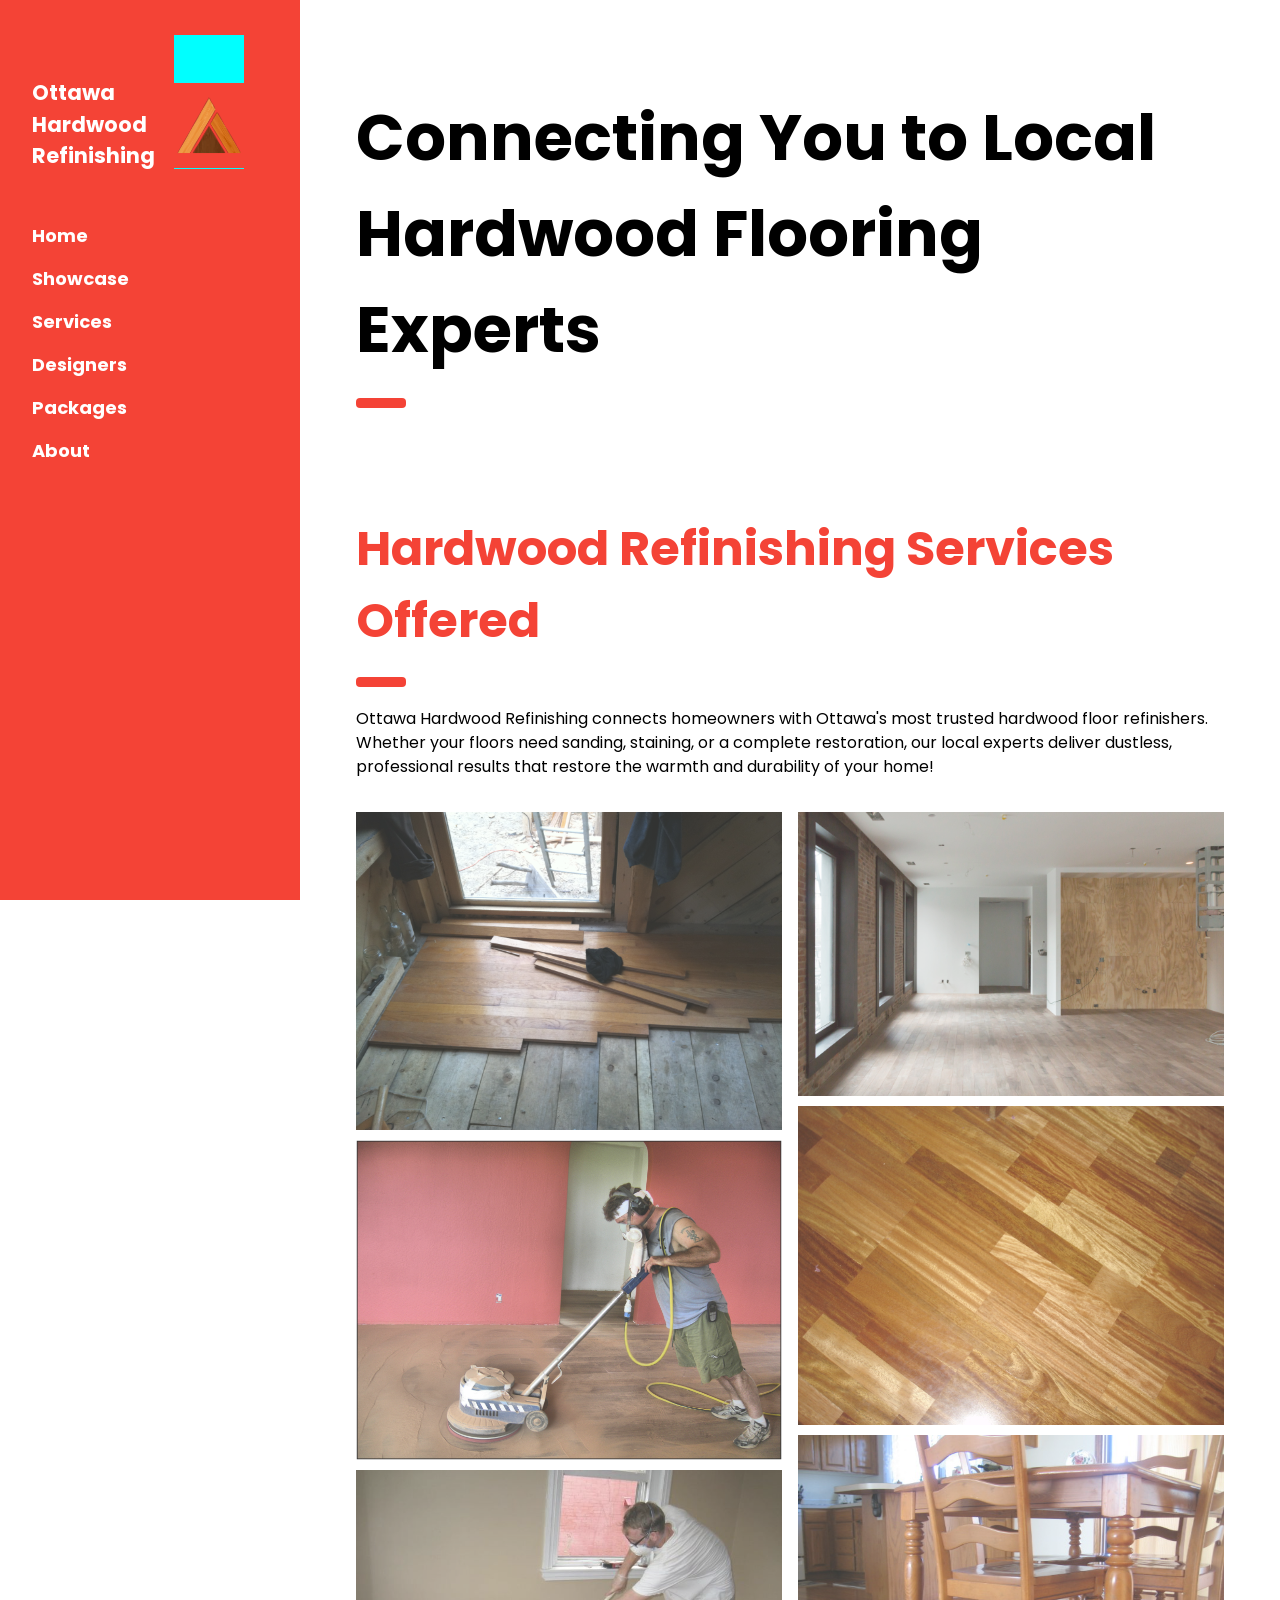
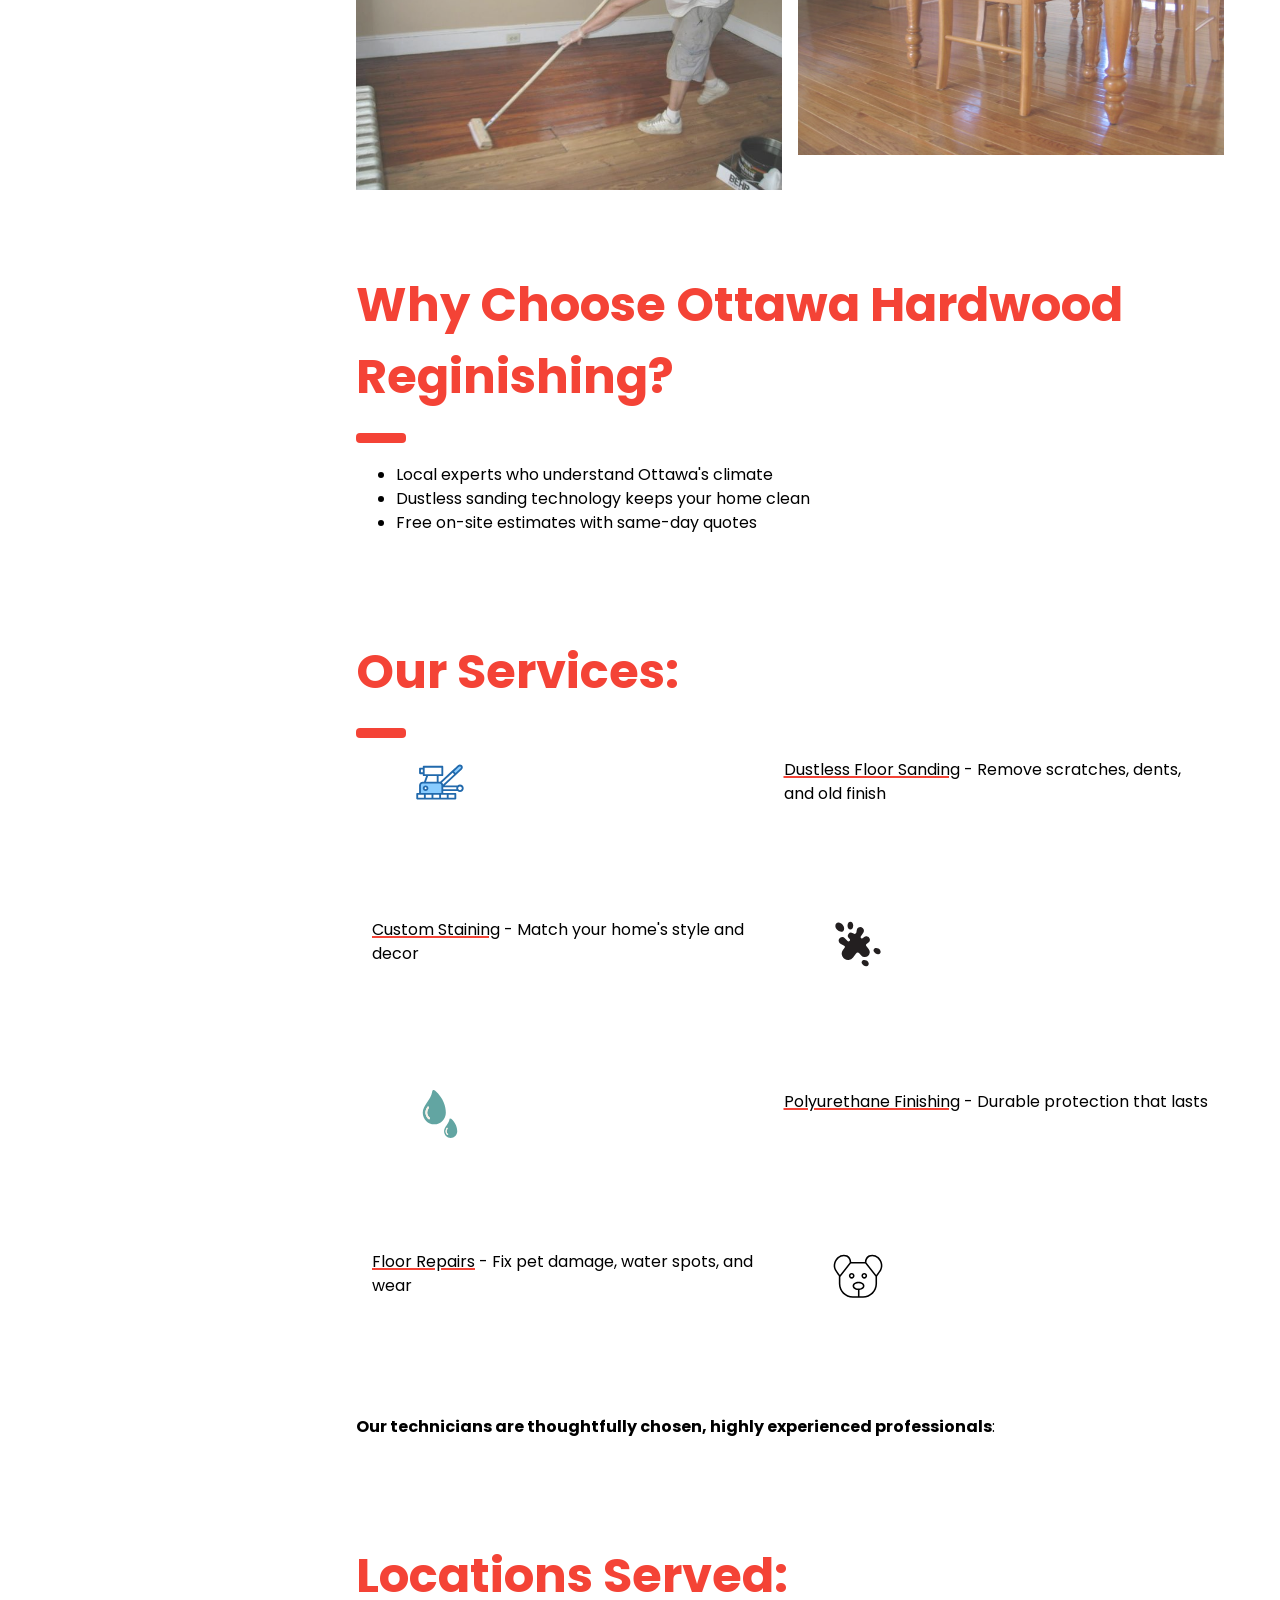
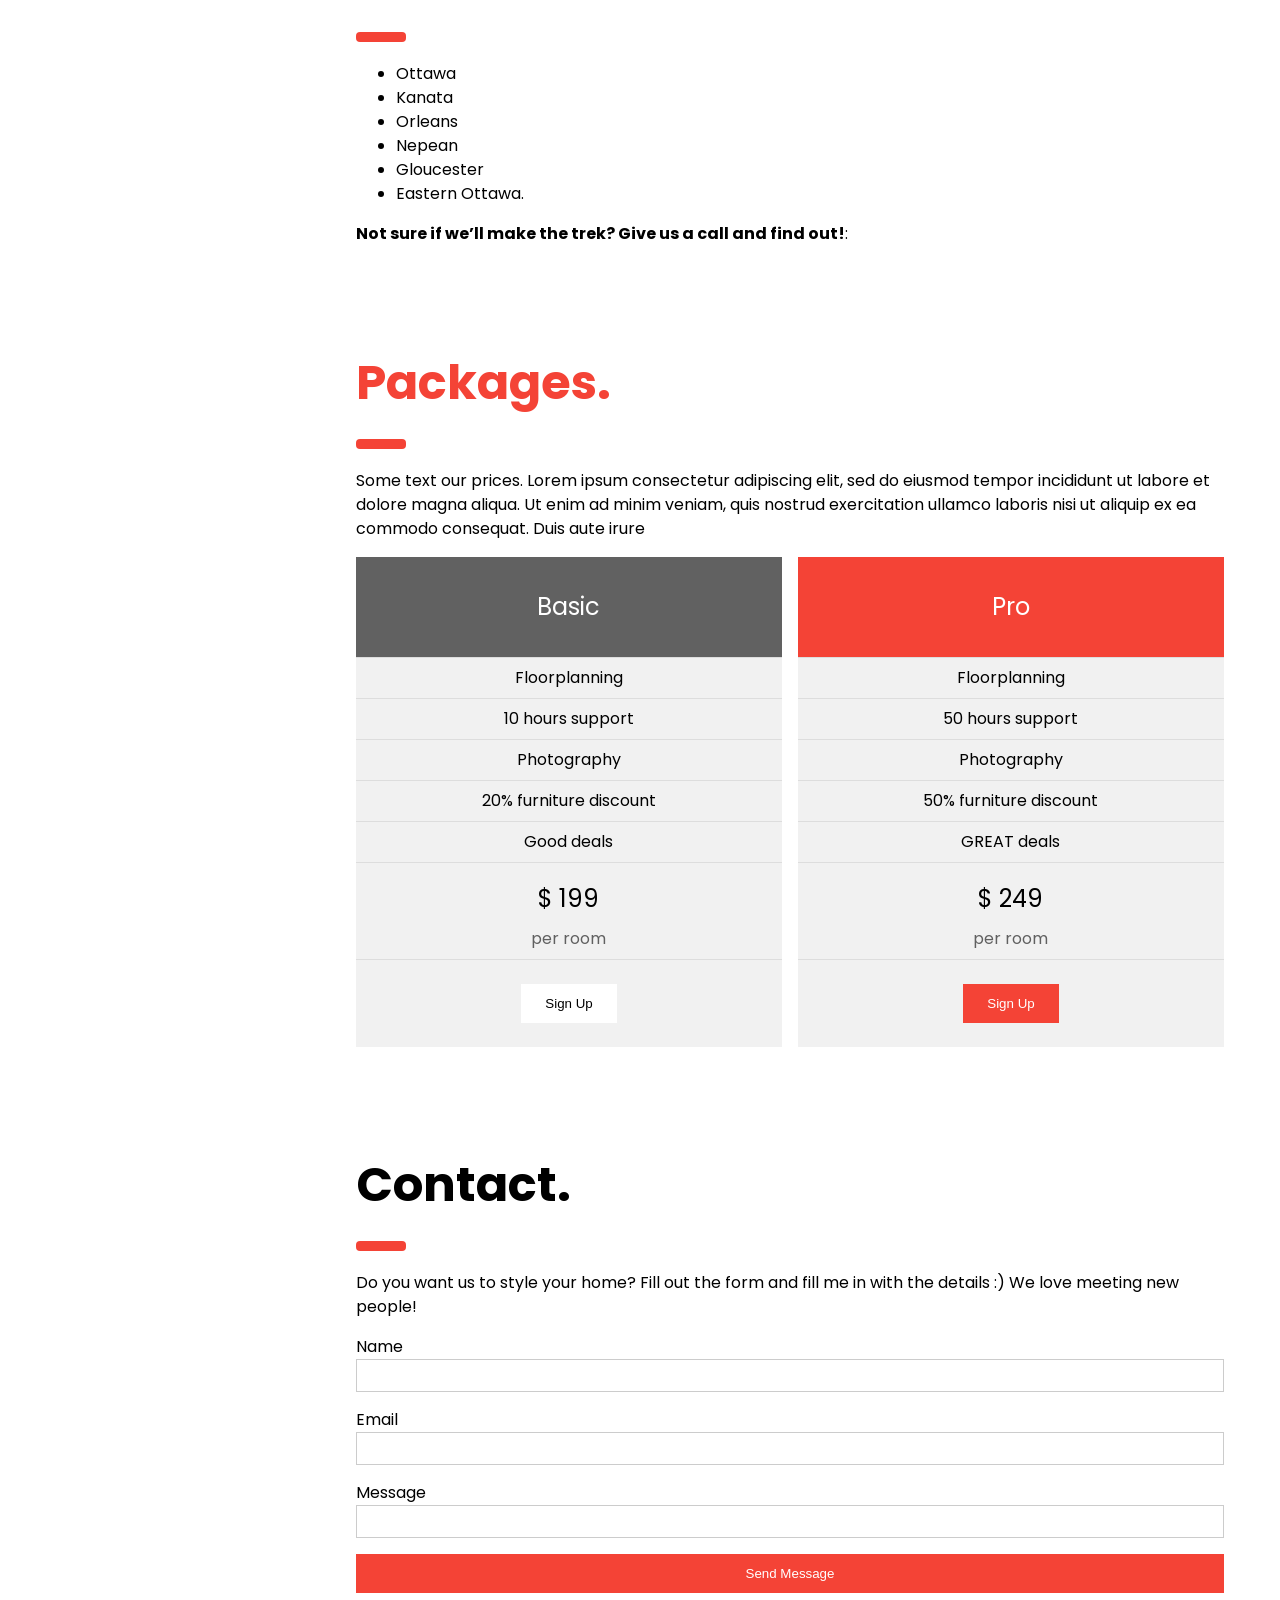
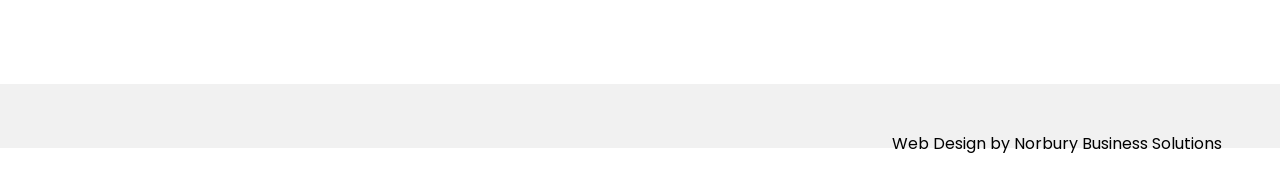
==== index.html @ fff1375c "logo" ====
<!DOCTYPE html>
<html lang="en">

<head>
    <title>Ottawa Hardwood Refinishing</title>
    <meta charset="UTF-8">
    <meta name="viewport" content="width=device-width, initial-scale=1">
    <link rel="stylesheet" href="https://fonts.googleapis.com/css?family=Poppins">
    <link rel="stylesheet" href="css/w3.css">
    <link rel="stylesheet" href="css/styles.css">
    <link rel="icon" type="image/x-icon" href="images/logo.svg">


</head>

<body>

    <!-- Sidebar/menu -->
    <nav class="w3-sidebar w3-red w3-collapse w3-large w3-padding" style="z-index: 3;width: 300px;font-weight: bold;"
        id="mySidebar"><br>
        <a href="javascript:void(0)" onclick="w3_close()" class="w3-button w3-hide-large w3-display-topleft nav-link"
            style="width:100%;font-size:22px">Close Menu</a>
        <div class="w3-container brand-block">
            <h3 class="w3-padding-32"><b>Ottawa<br>Hardwood<br>Refinishing</b></h3>
            <img src="images/logo-red-background.svg" alt="company logo" id="logo-svg">
        </div>
        <div class="w3-bar-block">
            <a href="index.html" onclick="w3_close()" class="w3-bar-item w3-button w3-hover-white">Home</a>
            <a href="#showcase" onclick="w3_close()" class="w3-bar-item w3-button w3-hover-white">Showcase</a>
            <a href="#services" onclick="w3_close()" class="w3-bar-item w3-button w3-hover-white">Services</a>
            <a href="#designers" onclick="w3_close()" class="w3-bar-item w3-button w3-hover-white">Designers</a>
            <a href="#packages" onclick="w3_close()" class="w3-bar-item w3-button w3-hover-white">Packages</a>
            <a href="about.html" onclick="w3_close()" class="w3-bar-item w3-button w3-hover-white">About</a>
        </div>
    </nav>

    <!-- Top menu on small screens -->
    <header class="w3-container w3-top w3-hide-large w3-red w3-xlarge w3-padding">
        <a href="javascript:void(0)" class="w3-button w3-red w3-margin-right" onclick="w3_open()">☰</a>
        <span>Ottawa Hardwood Refinishing</span>
        <img src="images/logo-red-background.svg" alt="company logo" id="top-bar-logo">
    </header>

    <!-- Overlay effect when opening sidebar on small screens -->
    <!-- <div class="w3-overlay w3-hide-large" onclick="w3_close()" style="cursor:pointer" title="close side menu"
        id="myOverlay"></div> -->

    <!-- !PAGE CONTENT! -->
    <div class="w3-main" style="margin-left:340px;margin-right:40px">

        <!-- Header -->
        <div class="w3-container" style="margin-top:80px" id="showcase">
            <h1 class="w3-jumbo"><b>Connecting You to Local Hardwood Flooring Experts</b></h1>
            <hr style="width:50px;border:5px solid #f44336" class="w3-round">
        </div>

        <!-- Services -->
        <div class="w3-container" id="services" style="margin-top:75px">
            <h2 class="w3-xxxlarge w3-text-red"><b>Hardwood Refinishing Services Offered</b></h2>
            <hr style="width:50px;border:5px solid #f44336" class="w3-round">
            <p>Ottawa Hardwood Refinishing connects homeowners with Ottawa's most trusted hardwood floor refinishers.
                Whether your floors need sanding, staining, or a complete restoration, our local experts deliver
                dustless, professional results that restore the warmth and durability of your home!
            </p>
        </div>

        <!-- Photo grid (modal) -->
        <div class="w3-row-padding">
            <div class="w3-half">
                <img src="images/13517135153_64913015b0_o.jpg" style="width:100%" onclick="onClick(this)"
                    alt="Concrete meets bricks">
                <img src="images/1926354140_34c18e756c_o.jpg" style="width:100%" onclick="onClick(this)"
                    alt="Light, white and tight scandinavian design">
                <img src="images/6147644062_be75d45bd4_o.jpg" style="width:100%" onclick="onClick(this)"
                    alt="White walls with designer chairs">
            </div>

            <div class="w3-half">
                <img src="images/17097901267_de4af1ddeb_o.jpg" style="width:100%" onclick="onClick(this)"
                    alt="Windows for the atrium">
                <img src="images/2443805735_eee54d4c16_o.jpg" style="width:100%" onclick="onClick(this)"
                    alt="Bedroom and office in one space">
                <img src="images/253526472_fdf12ff6c1_o.jpg" style="width:100%" onclick="onClick(this)"
                    alt="Scandinavian design">
            </div>
        </div>

        <!-- Modal for full size images on click-->
        <div id="modal01" class="w3-modal w3-black" style="padding-top:0" onclick="this.style.display='none'">
            <span class="w3-button w3-black w3-xxlarge w3-display-topright">×</span>
            <div class="w3-modal-content w3-animate-zoom w3-center w3-transparent w3-padding-64">
                <img id="img01" class="w3-image">
                <p id="caption"></p>
            </div>
        </div>

        <!-- Why choose us -->
        <div class="w3-container" id="services" style="margin-top:75px">
            <h2 class="w3-xxxlarge w3-text-red"><b>Why Choose Ottawa Hardwood Reginishing?</b></h2>
            <hr style="width:50px;border:5px solid #f44336" class="w3-round">
            <ul>
                <li>Local experts who understand Ottawa's climate</li>
                <li>Dustless sanding technology keeps your home clean</li>
                <li>Free on-site estimates with same-day quotes</li>
            </ul>
        </div>

        <!-- Services -->
        <div class="w3-container" id="services-div" style="margin-top:75px">
            <h2 class="w3-xxxlarge w3-text-red"><b>Our Services:</b></h2>
            <hr style="width:50px;border:5px solid #f44336" class="w3-round">

            <div class="services-grid w3-container">
                <img class="services-icon" src="images/sander.svg" alt="">
                <div class="card"><span class="services-underline">Dustless Floor Sanding</span> - Remove scratches,
                    dents, and
                    old finish</div>
                <div class="card"><span class="services-underline">Custom Staining</span> - Match your home's style and
                    decor
                </div>
                <img class="services-icon" src="images/stain.svg" alt="">
                <img class="services-icon" src="images/water.svg" alt="">
                <div class="card"><span class="services-underline">Polyurethane Finishing</span> - Durable protection
                    that lasts
                </div>
                <div class="card"><span class="services-underline">Floor Repairs</span> - Fix pet damage, water spots,
                    and wear
                </div>
                <img class="services-icon" src="images/dog.svg" alt="">

            </div>


            <p><b>Our technicians are thoughtfully chosen, highly experienced professionals</b>:</p>

        </div>

        <!-- Locations -->
        <div class="w3-container" id="designers" style="margin-top:75px">
            <h2 class="w3-xxxlarge w3-text-red"><b>Locations Served:</b></h2>
            <hr style="width:50px;border:5px solid #f44336" class="w3-round">
            <ul>
                <li>Ottawa</li>
                <li>Kanata</li>
                <li>Orleans</li>
                <li>Nepean</li>
                <li>Gloucester</li>
                <li>Eastern Ottawa.</li>
            </ul>
            <p><b>Not sure if we’ll make the trek? Give us a call and find out!</b>:</p>
        </div>


        <!-- <div class="wrapper">
            <h1>Tips for keeping fish</h1>
            <ul>
                <li>The bigger the tank or aquarium the better. Most fish may be small in size, but they still need
                    plenty of room to swim, especially if you have decided to get more than one.</li>
                <li>Think about where you place your tank. Keep it out of direct sunlight, away from windows and
                    heating. The last thing you want is for the water in the tank to heat up out of your control.</li>
                <li>Invest in a decent filter. This will keep the water in the tank cleaner for longer, removing any
                    debris, pollutants and waste.</li>
                <li>Add an air pump. This will keep the water in the tank oxygenated and keep it moving which is great
                    for your fish. Pumps come in different sizes depending on the amount of litres your tank can hold.
                </li>
            </ul>
        </div> -->
        <!-- 
        <div class="features-grid w3-container">
            <div class="card">Feature 1</div>
            <div class="card">Feature 2</div>
            <div class="card">Feature 3</div>
        </div> -->


        <!-- Packages / Pricing Tables -->
        <div class="w3-container" id="packages" style="margin-top:75px">
            <h1 class="w3-xxxlarge w3-text-red"><b>Packages.</b></h1>
            <hr style="width:50px;border:5px solid #f44336" class="w3-round">
            <p>Some text our prices. Lorem ipsum consectetur adipiscing elit, sed do eiusmod tempor incididunt ut labore
                et dolore magna aliqua. Ut enim ad minim veniam, quis nostrud exercitation ullamco laboris nisi ut
                aliquip ex ea commodo consequat. Duis aute irure</p>
        </div>

        <div class="w3-row-padding">
            <div class="w3-half w3-margin-bottom">
                <ul class="w3-ul w3-light-grey w3-center">
                    <li class="w3-dark-grey w3-xlarge w3-padding-32">Basic</li>
                    <li class="w3-padding-16">Floorplanning</li>
                    <li class="w3-padding-16">10 hours support</li>
                    <li class="w3-padding-16">Photography</li>
                    <li class="w3-padding-16">20% furniture discount</li>
                    <li class="w3-padding-16">Good deals</li>
                    <li class="w3-padding-16">
                        <h2>$ 199</h2>
                        <span class="w3-opacity">per room</span>
                    </li>
                    <li class="w3-light-grey w3-padding-24">
                        <button class="w3-button w3-white w3-padding-large w3-hover-black">Sign Up</button>
                    </li>
                </ul>
            </div>

            <div class="w3-half">
                <ul class="w3-ul w3-light-grey w3-center">
                    <li class="w3-red w3-xlarge w3-padding-32">Pro</li>
                    <li class="w3-padding-16">Floorplanning</li>
                    <li class="w3-padding-16">50 hours support</li>
                    <li class="w3-padding-16">Photography</li>
                    <li class="w3-padding-16">50% furniture discount</li>
                    <li class="w3-padding-16">GREAT deals</li>
                    <li class="w3-padding-16">
                        <h2>$ 249</h2>
                        <span class="w3-opacity">per room</span>
                    </li>
                    <li class="w3-light-grey w3-padding-24">
                        <button class="w3-button w3-red w3-padding-large w3-hover-black">Sign Up</button>
                    </li>
                </ul>
            </div>
        </div>

        <!-- Contact -->
        <div class="w3-container" id="contact" style="margin-top:75px">
            <h1 class="w3-xxxlarge w3-text-#f44336"><b>Contact.</b></h1>
            <hr style="width:50px;border:5px solid #f44336" class="w3-round">
            <p>Do you want us to style your home? Fill out the form and fill me in with the details :) We love meeting
                new people!</p>
            <form action="/action_page.php" target="_blank">
                <div class="w3-section">
                    <label>Name</label>
                    <input class="w3-input w3-border" type="text" name="Name" required>
                </div>
                <div class="w3-section">
                    <label>Email</label>
                    <input class="w3-input w3-border" type="text" name="Email" required>
                </div>
                <div class="w3-section">
                    <label>Message</label>
                    <input class="w3-input w3-border" type="text" name="Message" required>
                </div>
                <button type="submit" class="w3-button w3-block w3-padding-large w3-red w3-margin-bottom">Send
                    Message</button>
            </form>
        </div>

        <!-- End page content -->
    </div>

    <!-- W3.CSS Container -->
    <div class="w3-light-grey w3-container w3-padding-32" style="margin-top:75px;padding-right:58px">
        <p class="w3-right">Web Design by <a href="https://www.ottawabusinesssolutions.ca/" title="W3.CSS"
                target="_blank" class="w3-hover-opacity">Norbury Business Solutions</a></p>
    </div>

    <script src="js/main.js"></script>
</body>

</html>
---- css/styles.css ----
body,
h1,
h2,
h3,
h4,
h5 {
    font-family: "Poppins", sans-serif
}

body {
    font-size: 16px;
}

.brand-block {
    display: grid;
    grid-template-columns: 60% 40%;
    /* gap: 12px; */
}

#logo-svg {
    padding-top: 50%;
    height: 75%;
    width: 75%;
    background-color: aqua;
}

#top-bar-logo {
    height: 8%;
    width: 8%;
    margin-left: 5%
}



.w3-half img {
    margin-bottom: -6px;
    margin-top: 16px;
    opacity: 0.8;
    cursor: pointer
}

.w3-half img:hover {
    opacity: 1
}

.w3-container {
    padding: 0.01em 16px;
}

#services-div {
    border-color: #f44336;
}

.services-grid {
    display: grid;
    grid-template-columns: auto auto;
    gap: 1.5rem;
}

.services-icon {
    height: 35%;
    width: 35%;
}

.services-underline {
    text-decoration: underline;
    text-decoration-thickness: 2px;
    text-decoration-color: #f44336;
}

@media (max-width: 470px) {
    .w3-xlarge {
        font-size: 18px !important;
    }

    #top-bar-logo {
        height: 7%;
        width: 7%;
    }

}

@media (max-width: 768px) {
    .w3-xlarge {
        font-size: 20px !important;
    }

}
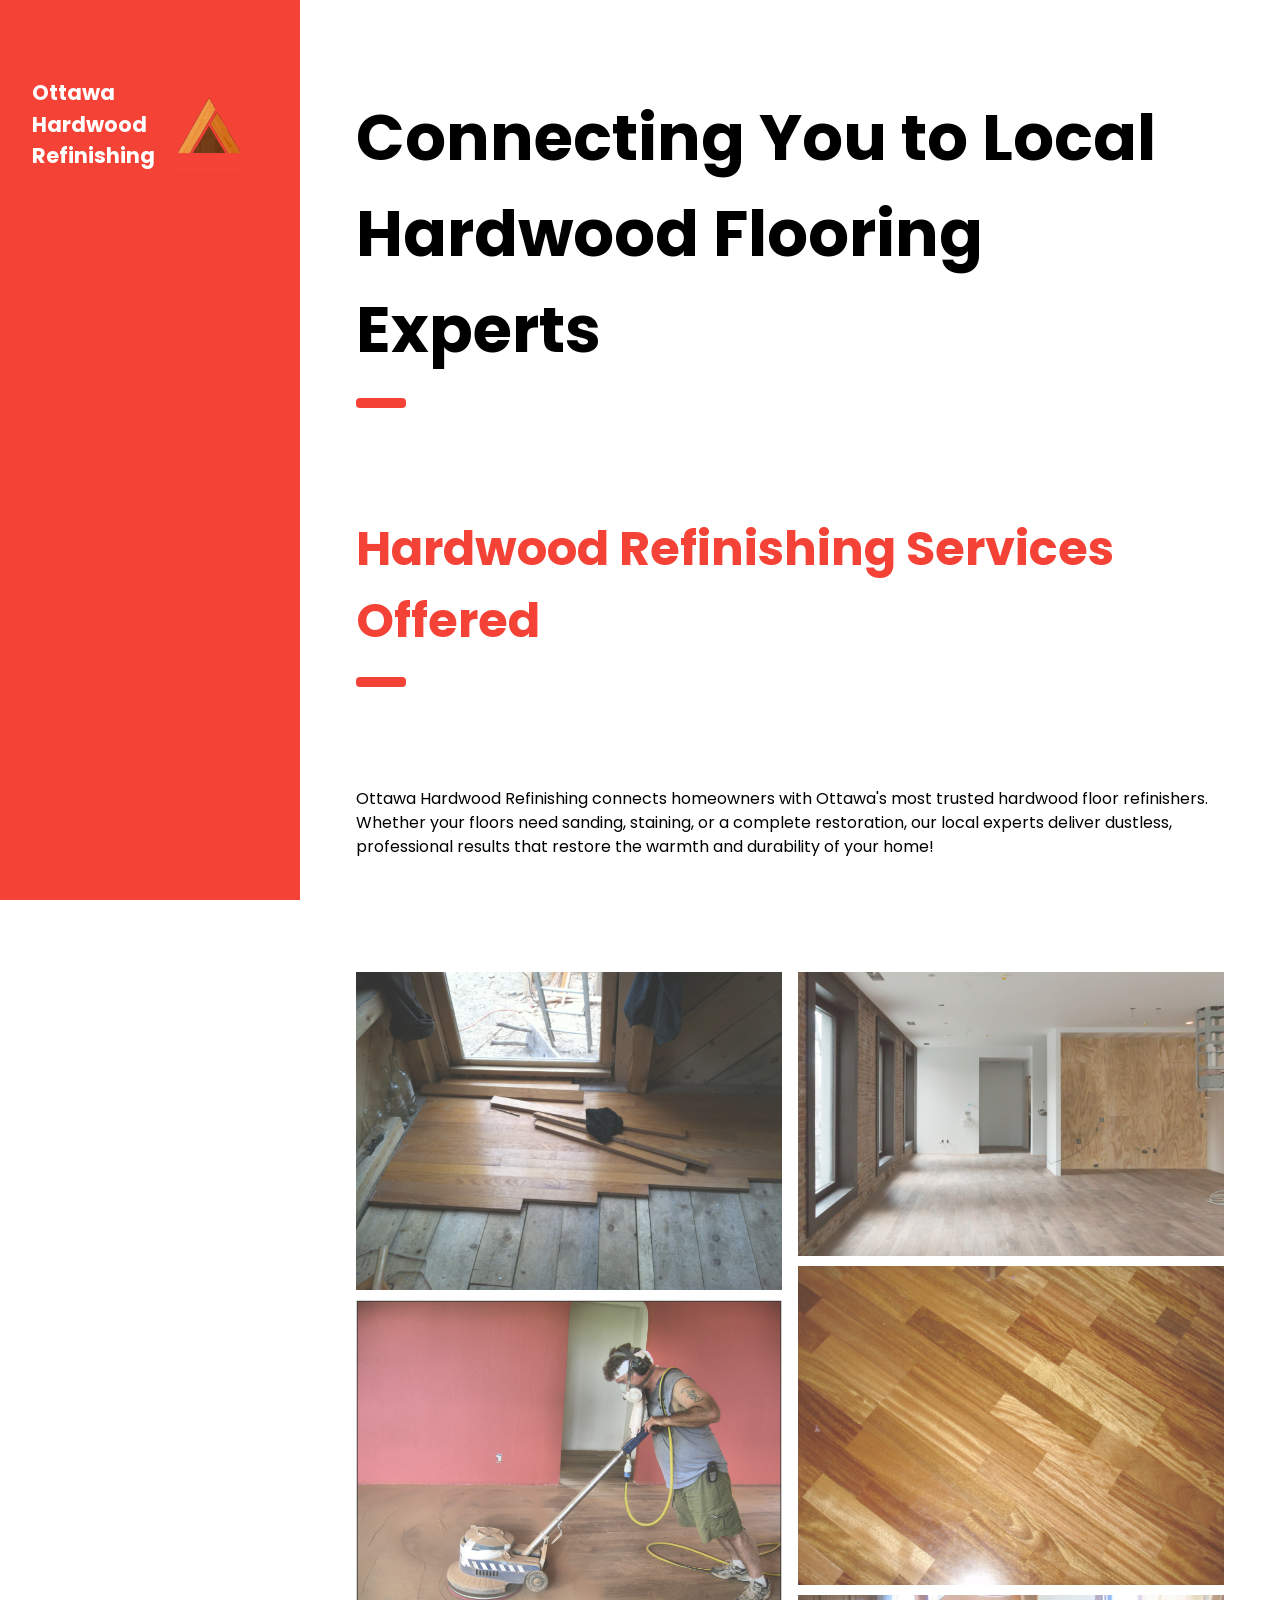
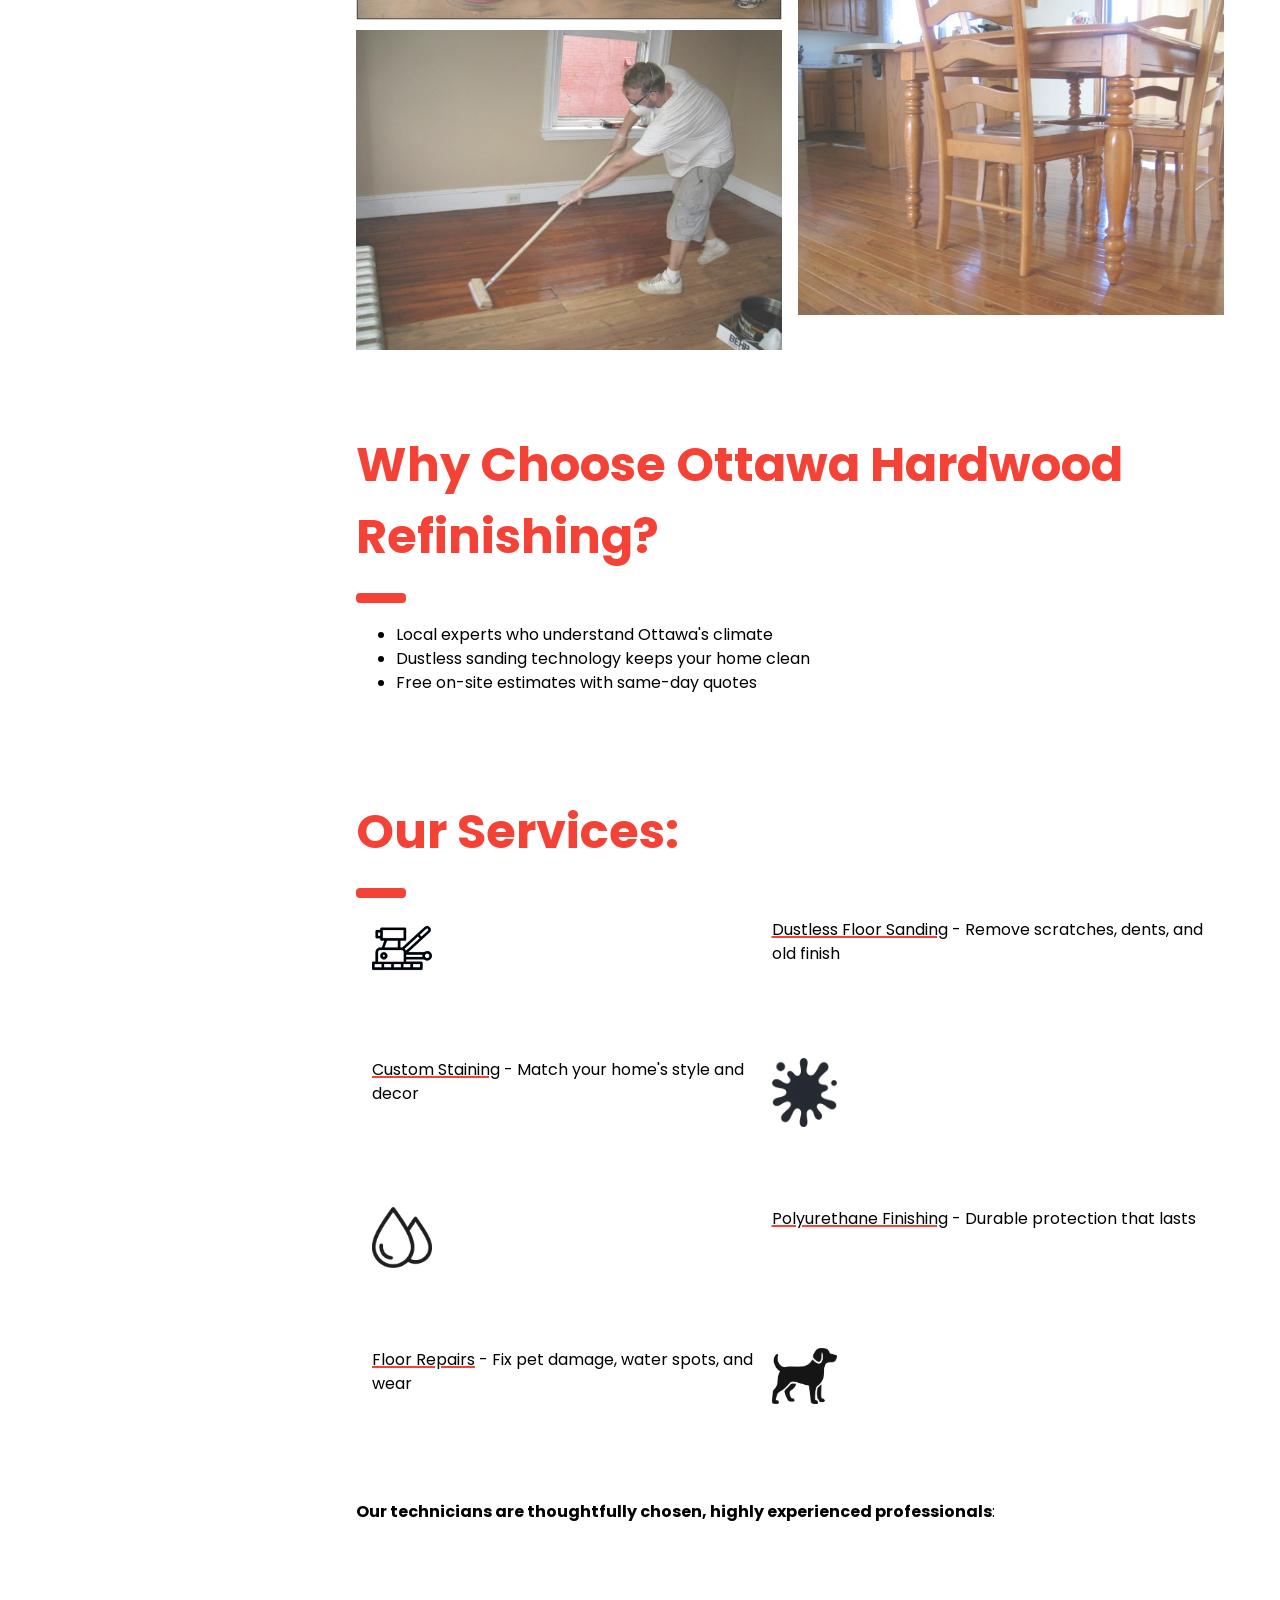
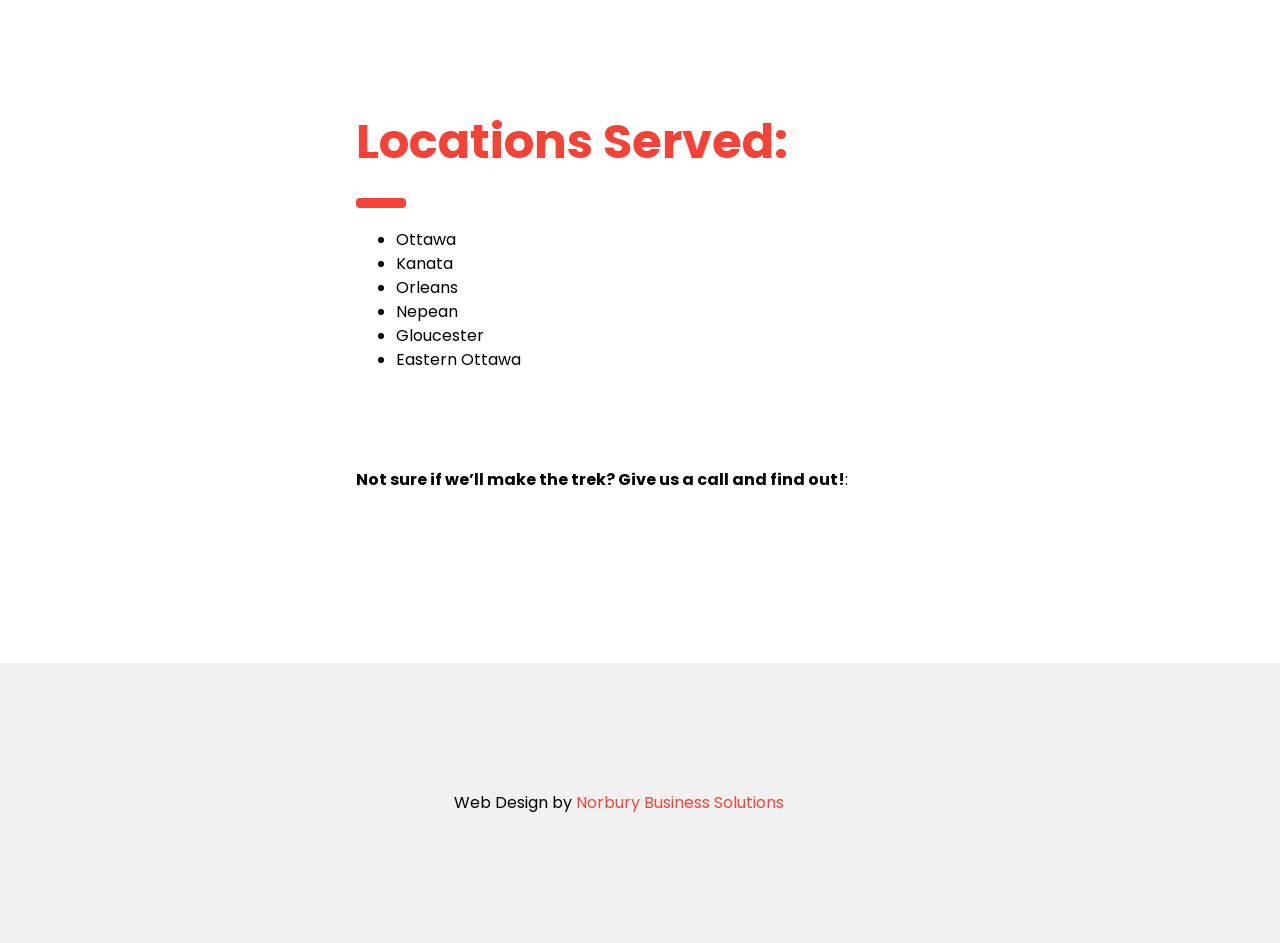
==== commit 4a833bc0: "whats up with the sidebar" ====
--- a/index.html
+++ b/index.html
@@ -96,7 +96,7 @@
 
         <!-- Why choose us -->
         <div class="w3-container" id="services" style="margin-top:75px">
-            <h2 class="w3-xxxlarge w3-text-red"><b>Why Choose Ottawa Hardwood Reginishing?</b></h2>
+            <h2 class="w3-xxxlarge w3-text-red"><b>Why Choose Ottawa Hardwood Refinishing?</b></h2>
             <hr style="width:50px;border:5px solid #f44336" class="w3-round">
             <ul>
                 <li>Local experts who understand Ottawa's climate</li>
@@ -118,15 +118,15 @@
                 <div class="card"><span class="services-underline">Custom Staining</span> - Match your home's style and
                     decor
                 </div>
-                <img class="services-icon" src="images/stain.svg" alt="">
-                <img class="services-icon" src="images/water.svg" alt="">
+                <img class="services-icon" src="images/stain.png" alt="">
+                <img class="services-icon" src="images/water.png" alt="">
                 <div class="card"><span class="services-underline">Polyurethane Finishing</span> - Durable protection
                     that lasts
                 </div>
                 <div class="card"><span class="services-underline">Floor Repairs</span> - Fix pet damage, water spots,
                     and wear
                 </div>
-                <img class="services-icon" src="images/dog.svg" alt="">
+                <img class="services-icon" src="images/dog.png" alt="">
 
             </div>
 
@@ -145,7 +145,7 @@
                 <li>Orleans</li>
                 <li>Nepean</li>
                 <li>Gloucester</li>
-                <li>Eastern Ottawa.</li>
+                <li>Eastern Ottawa</li>
             </ul>
             <p><b>Not sure if we’ll make the trek? Give us a call and find out!</b>:</p>
         </div>
@@ -173,7 +173,7 @@
         </div> -->
 
 
-        <!-- Packages / Pricing Tables -->
+        <!-- Packages / Pricing Tables
         <div class="w3-container" id="packages" style="margin-top:75px">
             <h1 class="w3-xxxlarge w3-text-red"><b>Packages.</b></h1>
             <hr style="width:50px;border:5px solid #f44336" class="w3-round">
@@ -220,8 +220,8 @@
             </div>
         </div>
 
-        <!-- Contact -->
-        <div class="w3-container" id="contact" style="margin-top:75px">
+        Contact -->
+        <!-- <div class="w3-container" id="contact" style="margin-top:75px">
             <h1 class="w3-xxxlarge w3-text-#f44336"><b>Contact.</b></h1>
             <hr style="width:50px;border:5px solid #f44336" class="w3-round">
             <p>Do you want us to style your home? Fill out the form and fill me in with the details :) We love meeting
@@ -242,15 +242,15 @@
                 <button type="submit" class="w3-button w3-block w3-padding-large w3-red w3-margin-bottom">Send
                     Message</button>
             </form>
-        </div>
+        </div> -->
 
         <!-- End page content -->
     </div>
 
     <!-- W3.CSS Container -->
     <div class="w3-light-grey w3-container w3-padding-32" style="margin-top:75px;padding-right:58px">
-        <p class="w3-right">Web Design by <a href="https://www.ottawabusinesssolutions.ca/" title="W3.CSS"
-                target="_blank" class="w3-hover-opacity">Norbury Business Solutions</a></p>
+        <p class="footer">Web Design by <a href="https://www.ottawabusinesssolutions.ca/" class="footer-link">Norbury
+                Business Solutions</a></p>
     </div>
 
     <script src="js/main.js"></script>
--- a/css/styles.css
+++ b/css/styles.css
@@ -5,6 +5,11 @@
 h4,
 h5 {
     font-family: "Poppins", sans-serif
+}
+
+p {
+    padding-top: 5em;
+    padding-bottom: 5em;
 }
 
 body {
@@ -21,7 +26,7 @@
     padding-top: 50%;
     height: 75%;
     width: 75%;
-    background-color: aqua;
+
 }
 
 #top-bar-logo {
@@ -54,18 +59,47 @@
 .services-grid {
     display: grid;
     grid-template-columns: auto auto;
-    gap: 1.5rem;
+    row-gap: 5em;
+
 }
 
 .services-icon {
-    height: 35%;
-    width: 35%;
+    width: 15%;
+
 }
 
 .services-underline {
     text-decoration: underline;
     text-decoration-thickness: 2px;
     text-decoration-color: #f44336;
+}
+
+.footer {
+    text-align: center;
+}
+
+.footer-link {
+    cursor: pointer;
+}
+
+/* unvisited link */
+a:link {
+    color: #f44336;
+}
+
+/* visited link */
+a:visited {
+    color: #f44336;
+}
+
+/* mouse over link */
+a:hover {
+    color: hotpink;
+}
+
+/* selected link */
+a:active {
+    color: blue;
 }
 
 @media (max-width: 470px) {
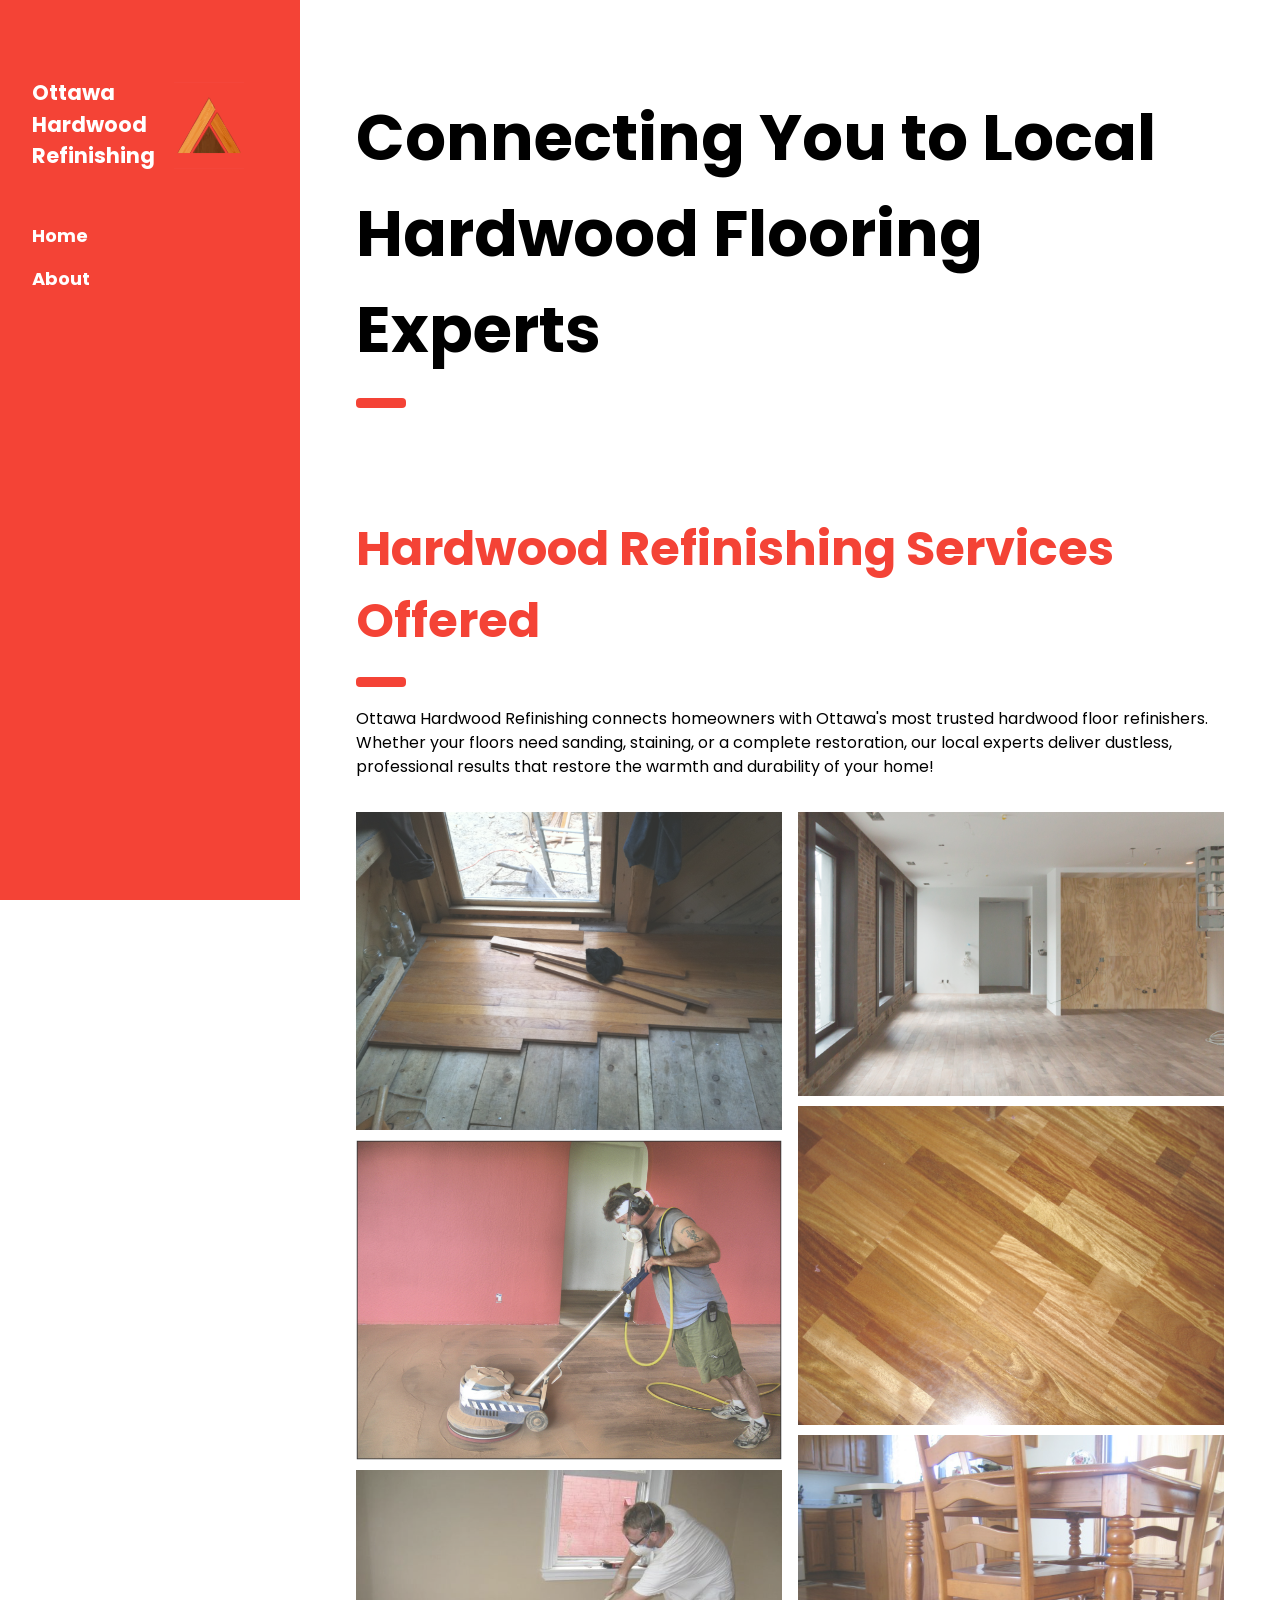
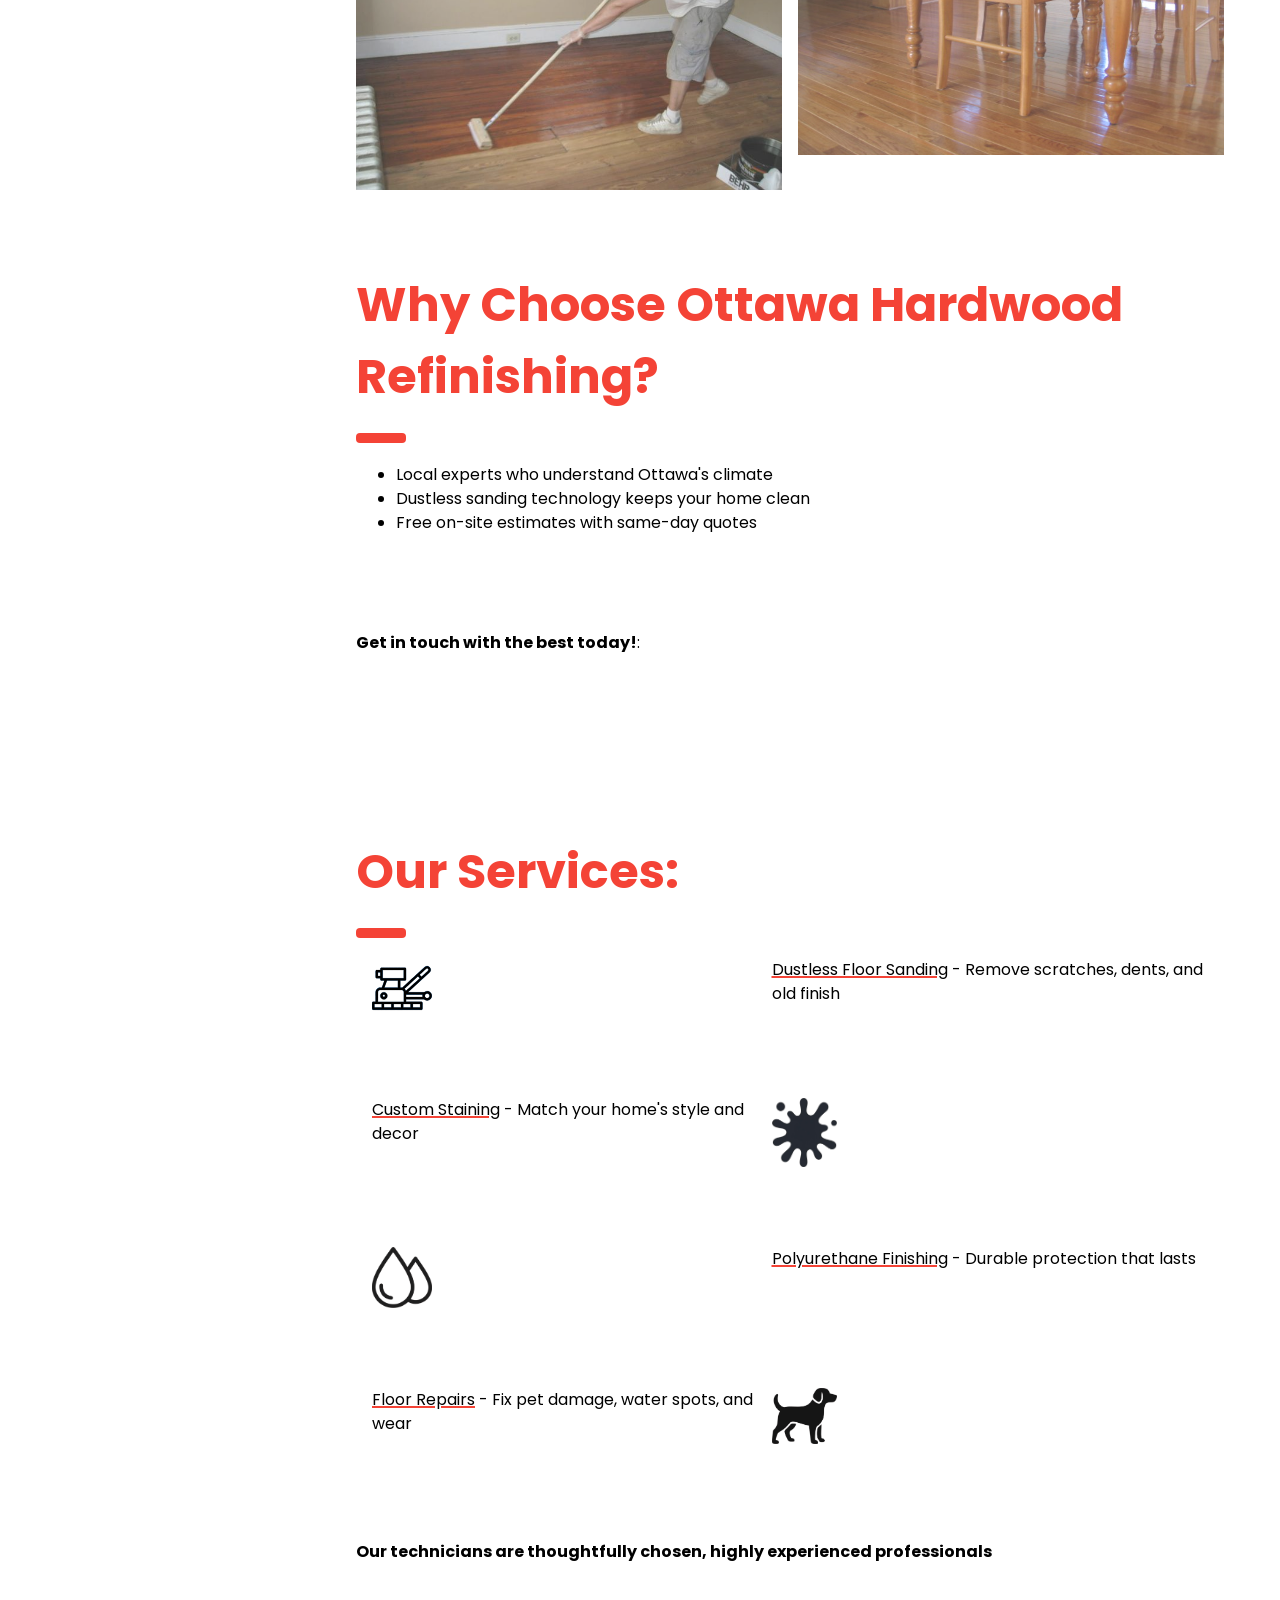
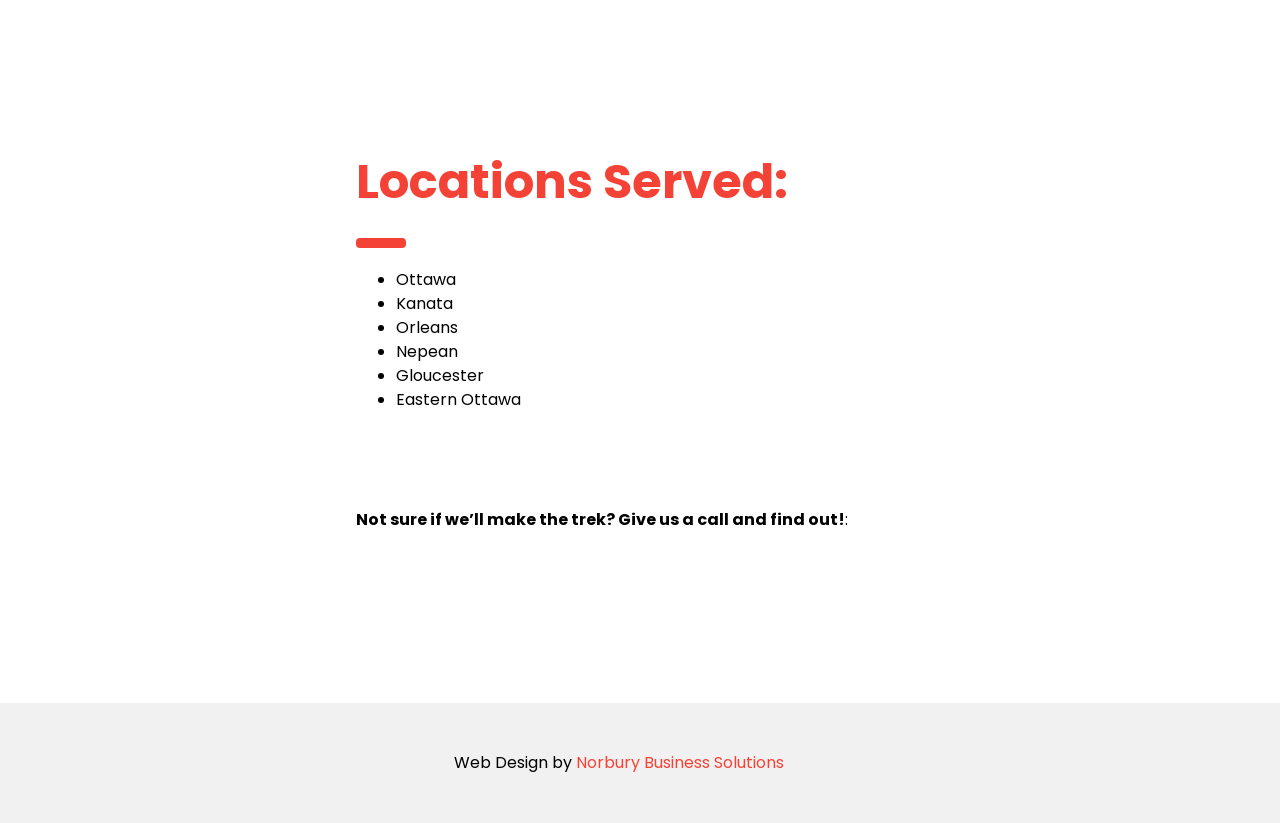
==== commit 69faac6a: "sidebar fixed maybe done site structure" ====
--- a/index.html
+++ b/index.html
@@ -22,14 +22,12 @@
             style="width:100%;font-size:22px">Close Menu</a>
         <div class="w3-container brand-block">
             <h3 class="w3-padding-32"><b>Ottawa<br>Hardwood<br>Refinishing</b></h3>
-            <img src="images/logo-red-background.svg" alt="company logo" id="logo-svg">
-        </div>
-        <div class="w3-bar-block">
+            <a href="index.html">
+                <img src="images/logo-red-background.svg" alt="company logo" id="logo-svg">
+            </a>
+        </div>
+        <div class="w3-bar-block links-div">
             <a href="index.html" onclick="w3_close()" class="w3-bar-item w3-button w3-hover-white">Home</a>
-            <a href="#showcase" onclick="w3_close()" class="w3-bar-item w3-button w3-hover-white">Showcase</a>
-            <a href="#services" onclick="w3_close()" class="w3-bar-item w3-button w3-hover-white">Services</a>
-            <a href="#designers" onclick="w3_close()" class="w3-bar-item w3-button w3-hover-white">Designers</a>
-            <a href="#packages" onclick="w3_close()" class="w3-bar-item w3-button w3-hover-white">Packages</a>
             <a href="about.html" onclick="w3_close()" class="w3-bar-item w3-button w3-hover-white">About</a>
         </div>
     </nav>
@@ -38,7 +36,9 @@
     <header class="w3-container w3-top w3-hide-large w3-red w3-xlarge w3-padding">
         <a href="javascript:void(0)" class="w3-button w3-red w3-margin-right" onclick="w3_open()">☰</a>
         <span>Ottawa Hardwood Refinishing</span>
-        <img src="images/logo-red-background.svg" alt="company logo" id="top-bar-logo">
+        <a href="index.html">
+            <img src="images/logo-red-background.svg" alt="company logo" id="top-bar-logo">
+        </a>
     </header>
 
     <!-- Overlay effect when opening sidebar on small screens -->
@@ -103,6 +103,7 @@
                 <li>Dustless sanding technology keeps your home clean</li>
                 <li>Free on-site estimates with same-day quotes</li>
             </ul>
+            <p id="emphasis-p"><b>Get in touch with the best today!</b>:</p>
         </div>
 
         <!-- Services -->
@@ -131,7 +132,7 @@
             </div>
 
 
-            <p><b>Our technicians are thoughtfully chosen, highly experienced professionals</b>:</p>
+            <p id="emphasis-p"><b>Our technicians are thoughtfully chosen, highly experienced professionals</b></p>
 
         </div>
 
@@ -147,7 +148,7 @@
                 <li>Gloucester</li>
                 <li>Eastern Ottawa</li>
             </ul>
-            <p><b>Not sure if we’ll make the trek? Give us a call and find out!</b>:</p>
+            <p id="emphasis-p"><b>Not sure if we’ll make the trek? Give us a call and find out!</b>:</p>
         </div>
 
 
@@ -249,7 +250,8 @@
 
     <!-- W3.CSS Container -->
     <div class="w3-light-grey w3-container w3-padding-32" style="margin-top:75px;padding-right:58px">
-        <p class="footer">Web Design by <a href="https://www.ottawabusinesssolutions.ca/" class="footer-link">Norbury
+        <p class="footer">Web Design by&nbsp;<a href="https://www.ottawabusinesssolutions.ca/"
+                class="footer-link">Norbury
                 Business Solutions</a></p>
     </div>
 
--- a/css/styles.css
+++ b/css/styles.css
@@ -7,7 +7,7 @@
     font-family: "Poppins", sans-serif
 }
 
-p {
+#emphasis-p {
     padding-top: 5em;
     padding-bottom: 5em;
 }
@@ -35,7 +35,9 @@
     margin-left: 5%
 }
 
-
+/* .links-div {
+    background-color: white;
+} */
 
 .w3-half img {
     margin-bottom: -6px;
@@ -74,31 +76,37 @@
     text-decoration-color: #f44336;
 }
 
-.footer {
+#services-p {
     text-align: center;
 }
 
-.footer-link {
+.footer {
+    display: flex;
+    justify-content: center;
+
+}
+
+a {
     cursor: pointer;
 }
 
 /* unvisited link */
-a:link {
+.footer :link {
     color: #f44336;
 }
 
 /* visited link */
-a:visited {
+.footer a:visited {
     color: #f44336;
 }
 
 /* mouse over link */
-a:hover {
+.footer a:hover {
     color: hotpink;
 }
 
 /* selected link */
-a:active {
+.footer a:active {
     color: blue;
 }
 
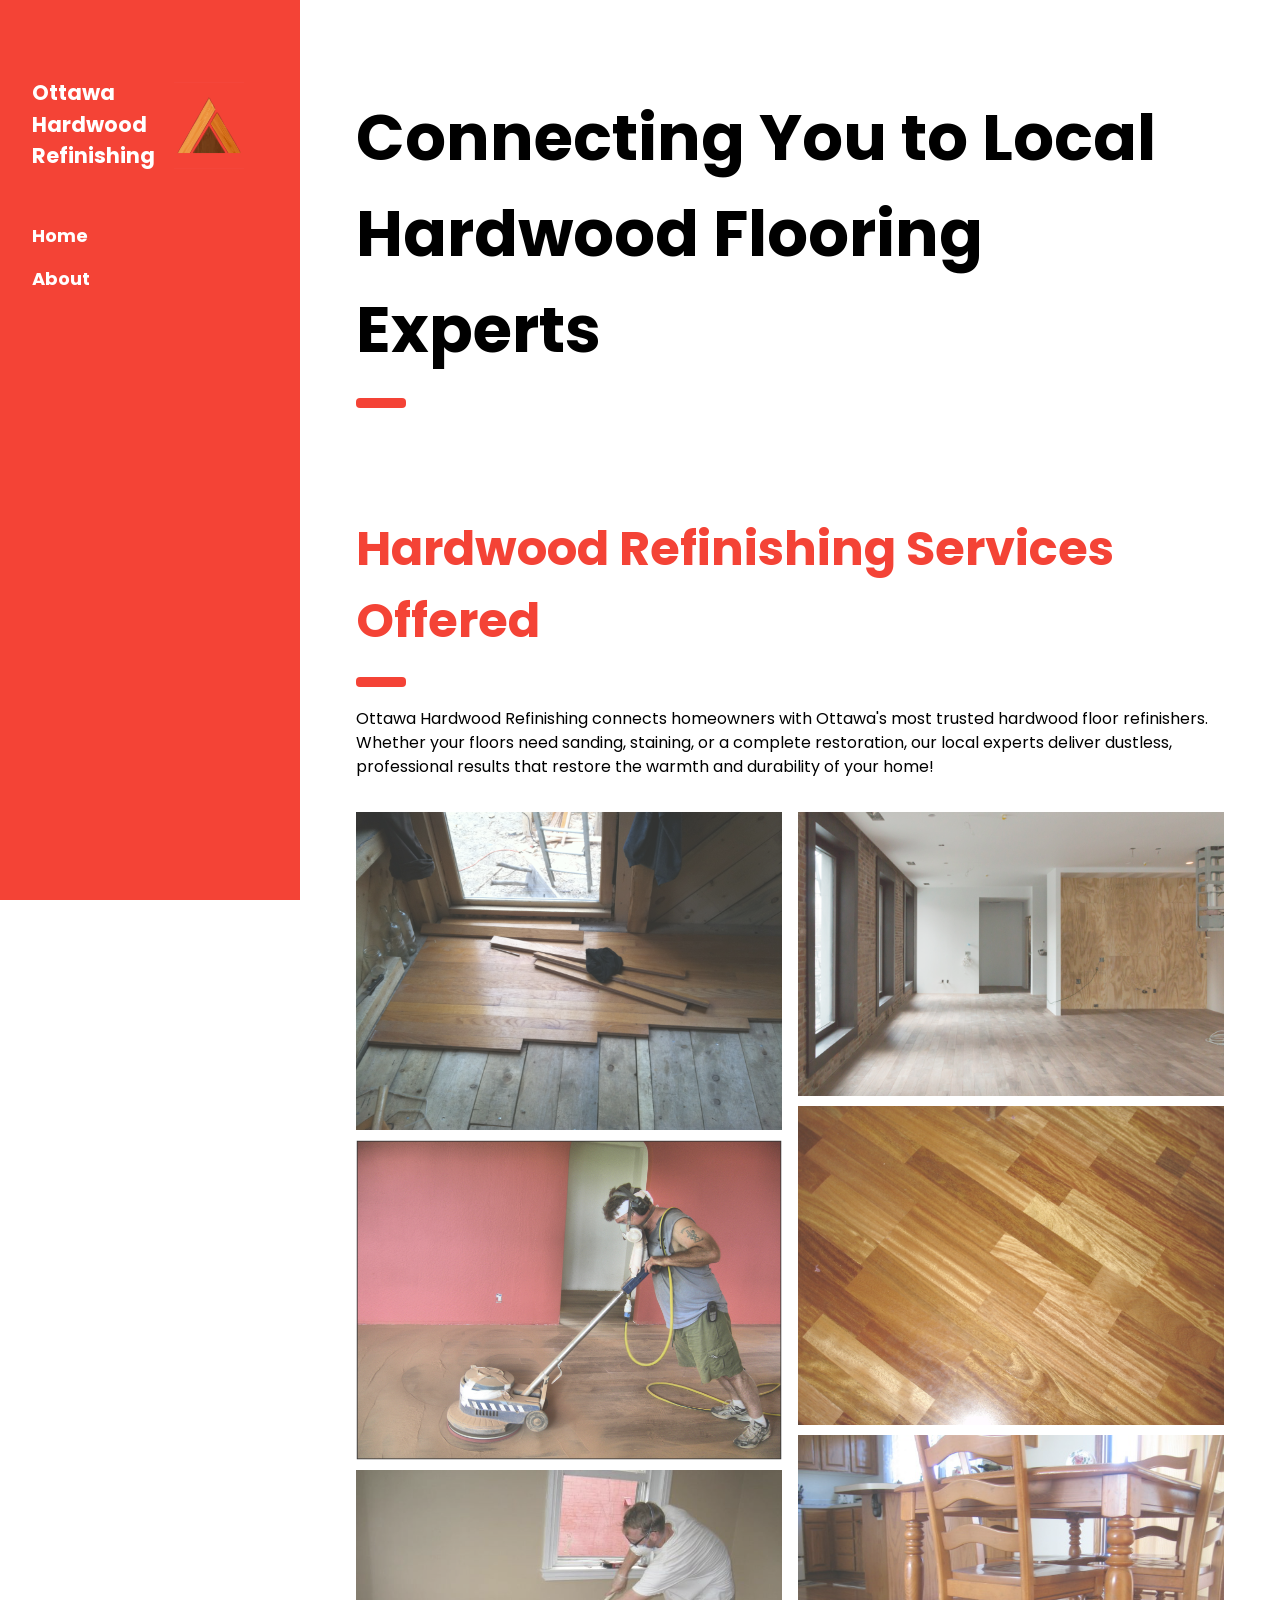
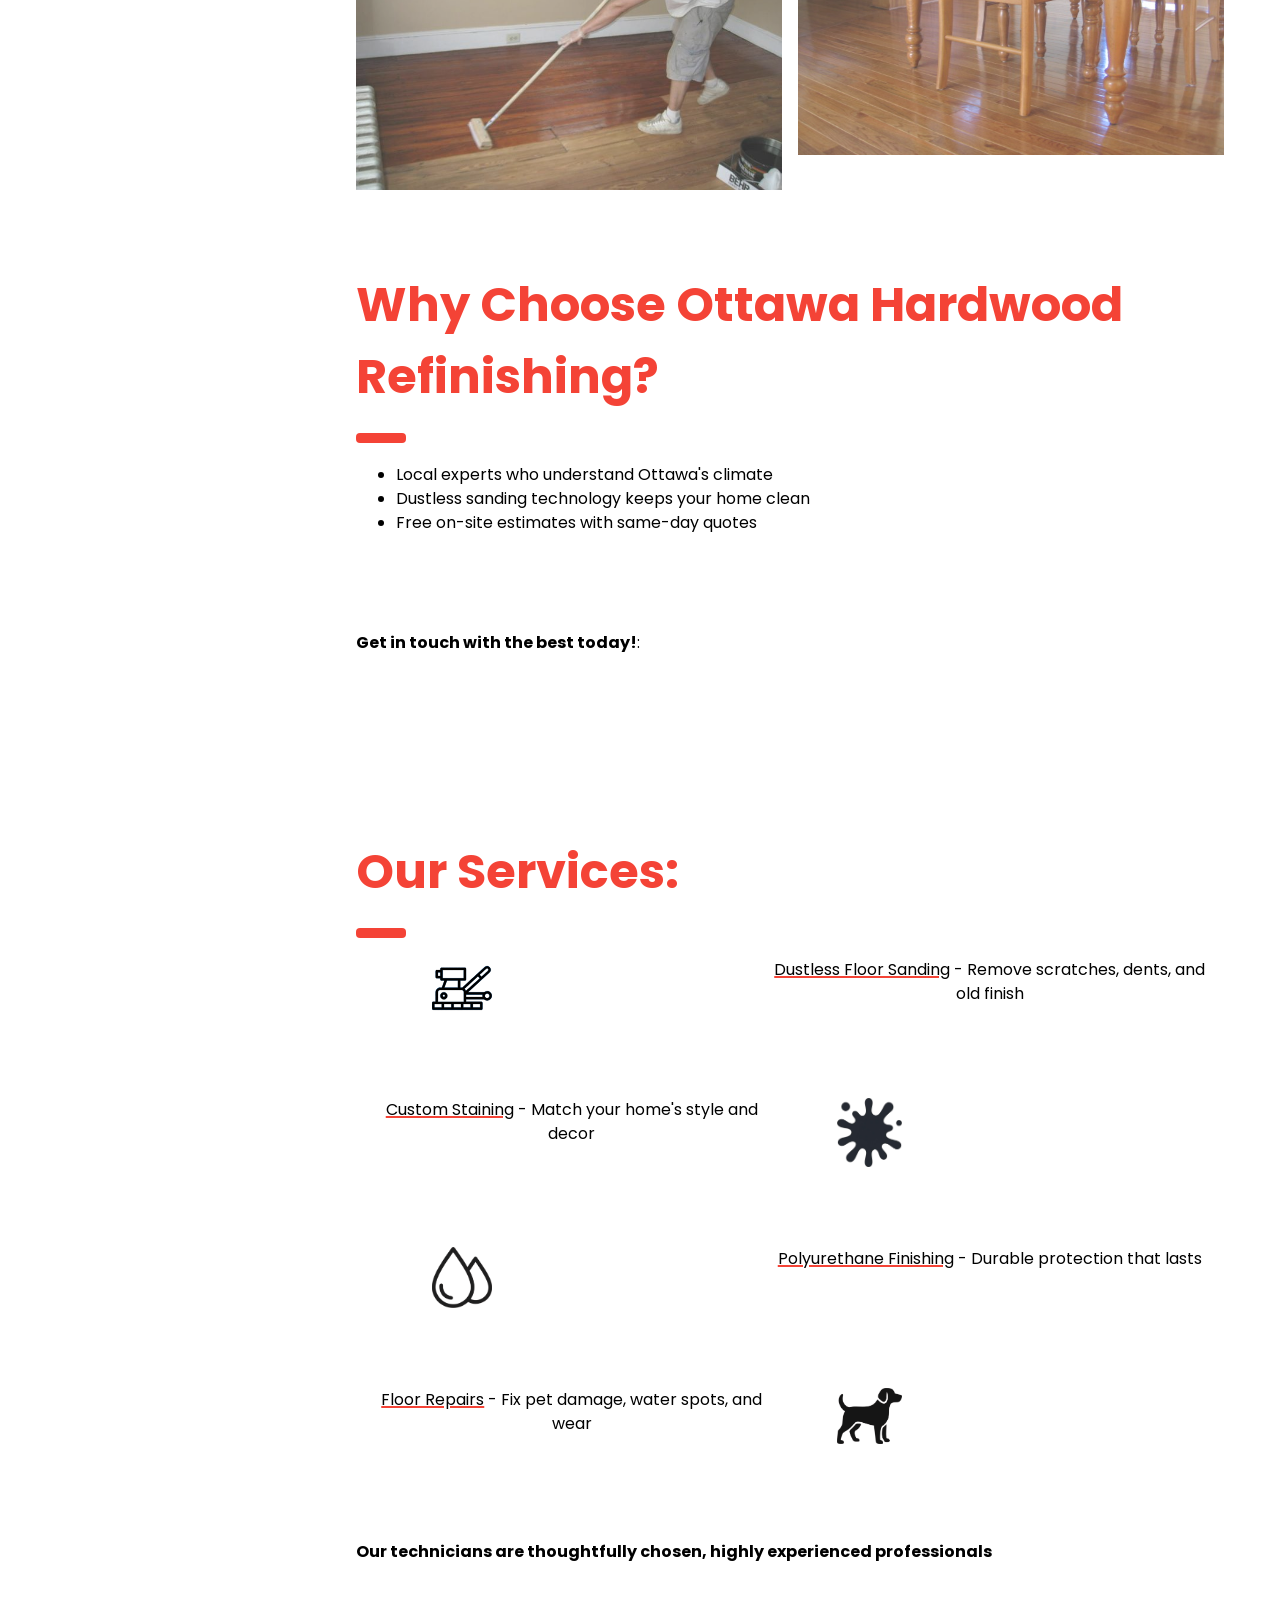
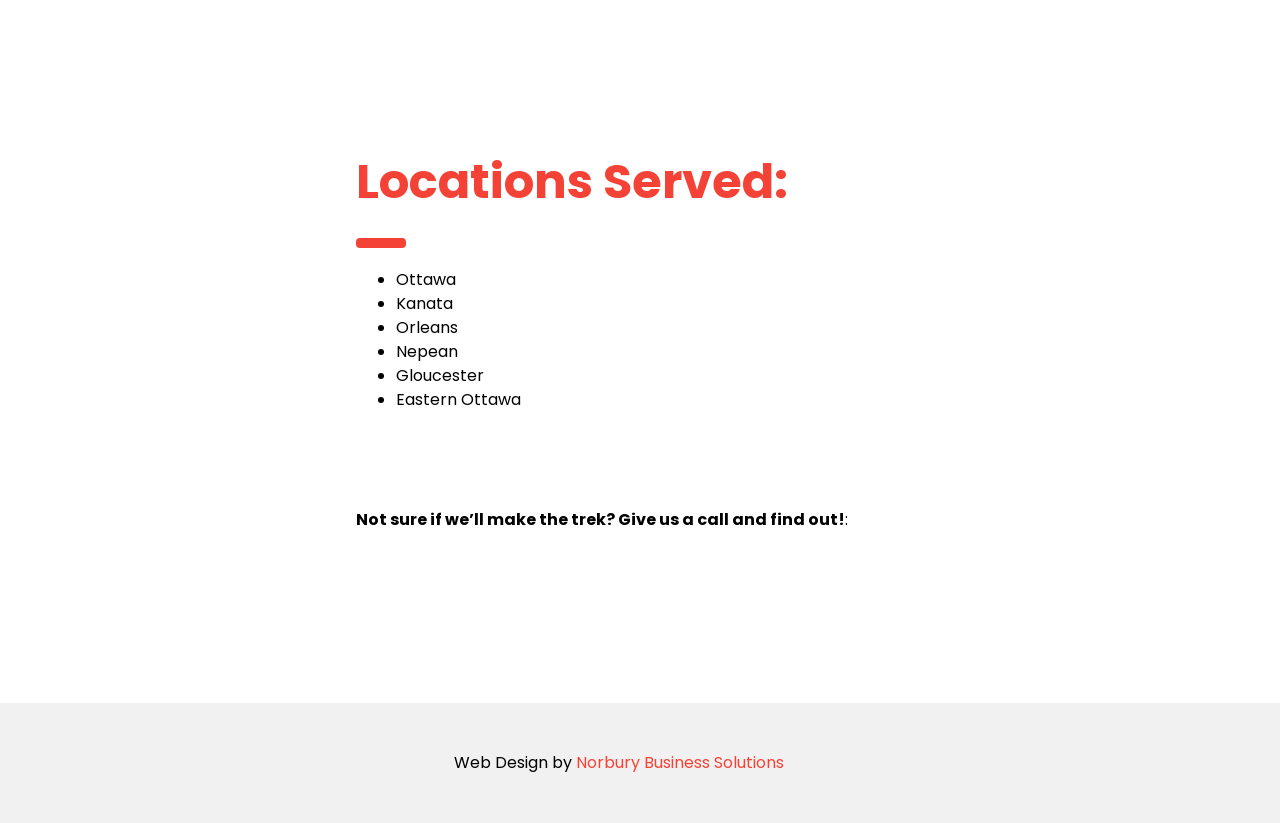
==== commit 4faa7d5d: "responsive" ====
--- a/index.html
+++ b/index.html
@@ -35,7 +35,7 @@
     <!-- Top menu on small screens -->
     <header class="w3-container w3-top w3-hide-large w3-red w3-xlarge w3-padding">
         <a href="javascript:void(0)" class="w3-button w3-red w3-margin-right" onclick="w3_open()">☰</a>
-        <span>Ottawa Hardwood Refinishing</span>
+        <span id="top-bar-text">Ottawa Hardwood Refinishing</span>
         <a href="index.html">
             <img src="images/logo-red-background.svg" alt="company logo" id="top-bar-logo">
         </a>
--- a/css/styles.css
+++ b/css/styles.css
@@ -62,12 +62,13 @@
     display: grid;
     grid-template-columns: auto auto;
     row-gap: 5em;
+    text-align: center;
 
 }
 
 .services-icon {
     width: 15%;
-
+    margin-left: 15%;
 }
 
 .services-underline {
@@ -111,8 +112,29 @@
 }
 
 @media (max-width: 470px) {
+    /* .w3-xlarge {
+        /* font-size: clamp(0.8rem, 2.5vw, 1rem) !important; */
+    /* } */
+
+
+    #top-bar-text {
+        font-size: clamp(0.8rem, 2.5vw, 1rem) !important
+    }
+
+    #top-bar-logo {
+        height: 5%;
+        width: 5%;
+    }
+
+}
+
+@media (max-width: 510px) {
     .w3-xlarge {
-        font-size: 18px !important;
+        font-size: 15px !important;
+    }
+
+    #top-bar-text {
+        font-size: 15px !important;
     }
 
     #top-bar-logo {
@@ -122,9 +144,29 @@
 
 }
 
-@media (max-width: 768px) {
+@media (max-width: 600px) {
     .w3-xlarge {
-        font-size: 20px !important;
+        font-size: 17px !important;
+    }
+
+    #top-bar-text {
+        font-size: 17px !important;
+    }
+
+    #top-bar-logo {
+        height: 7%;
+        width: 7%;
+    }
+
+}
+
+@media (min-width: 768px) {
+    .w3-xlarge {
+        font-size: 35px !important;
+    }
+
+    #top-bar-text {
+        font-size: 35px !important;
     }
 
 }
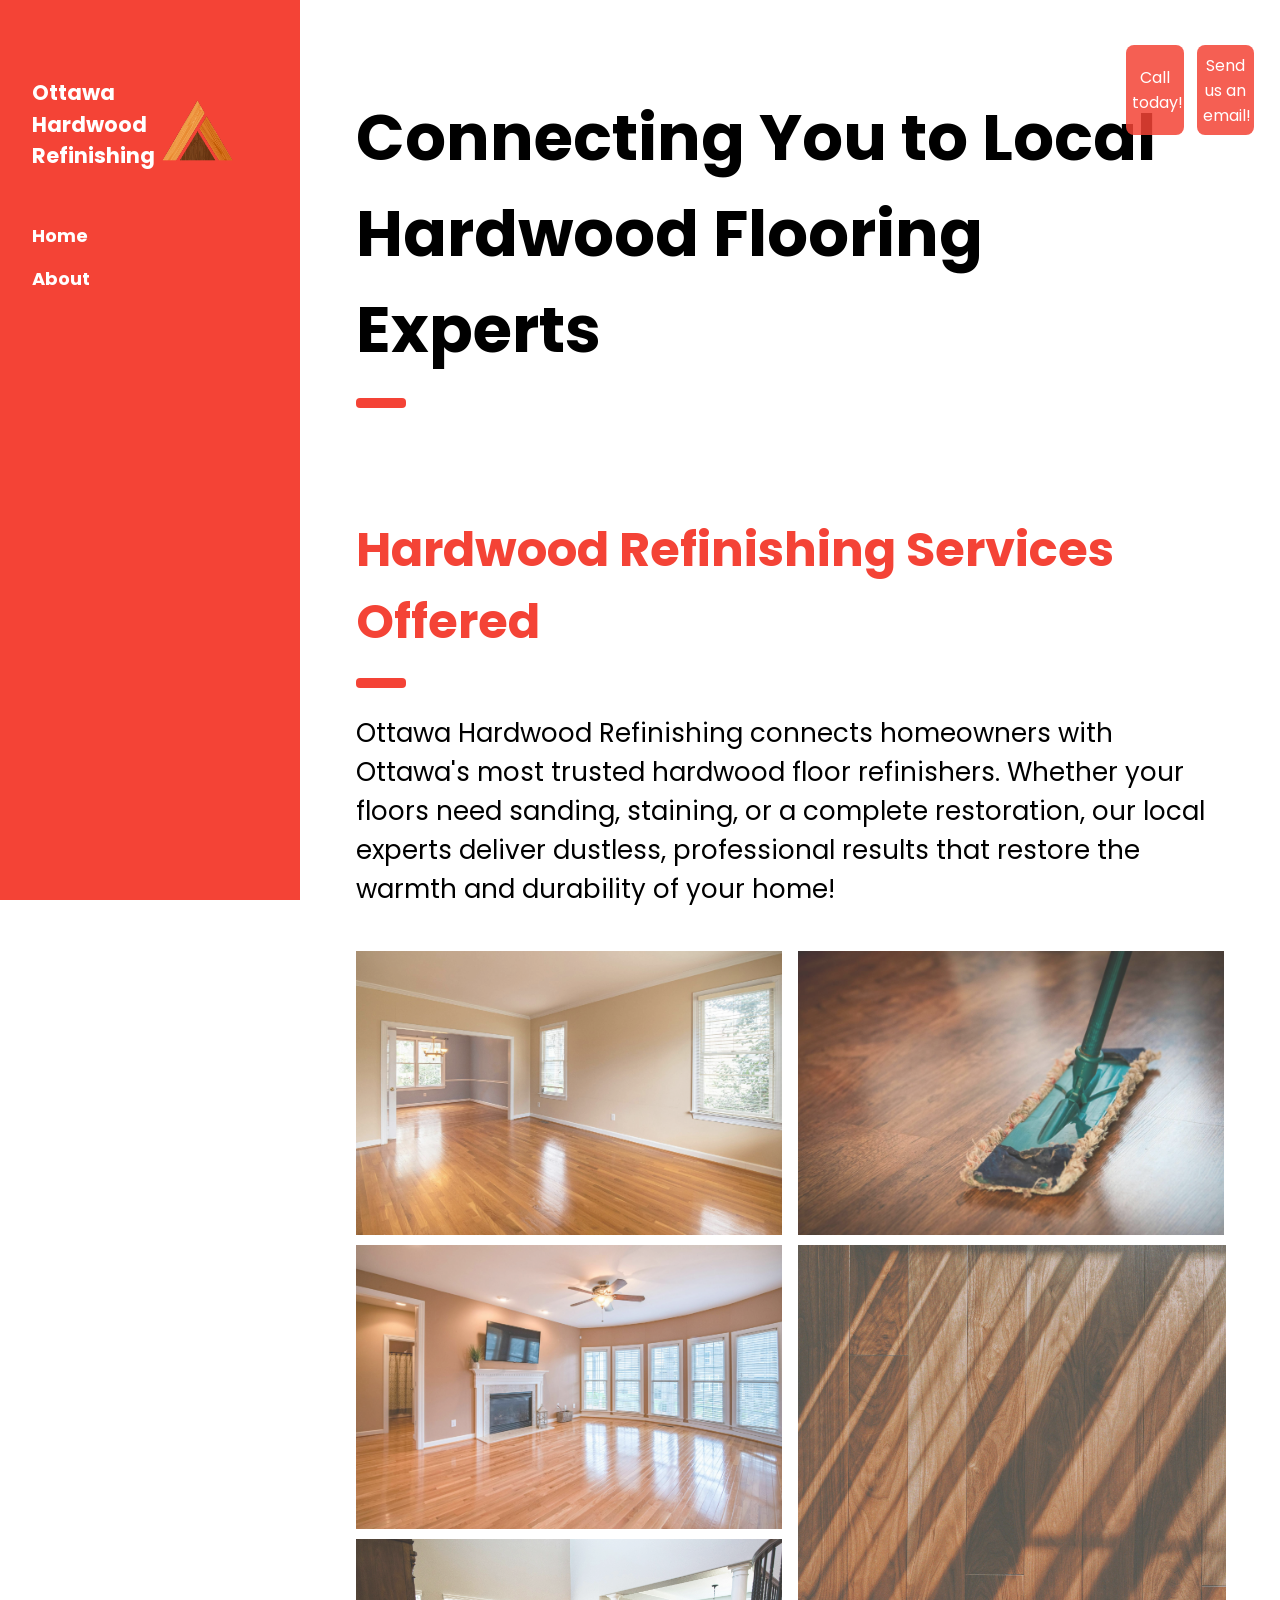
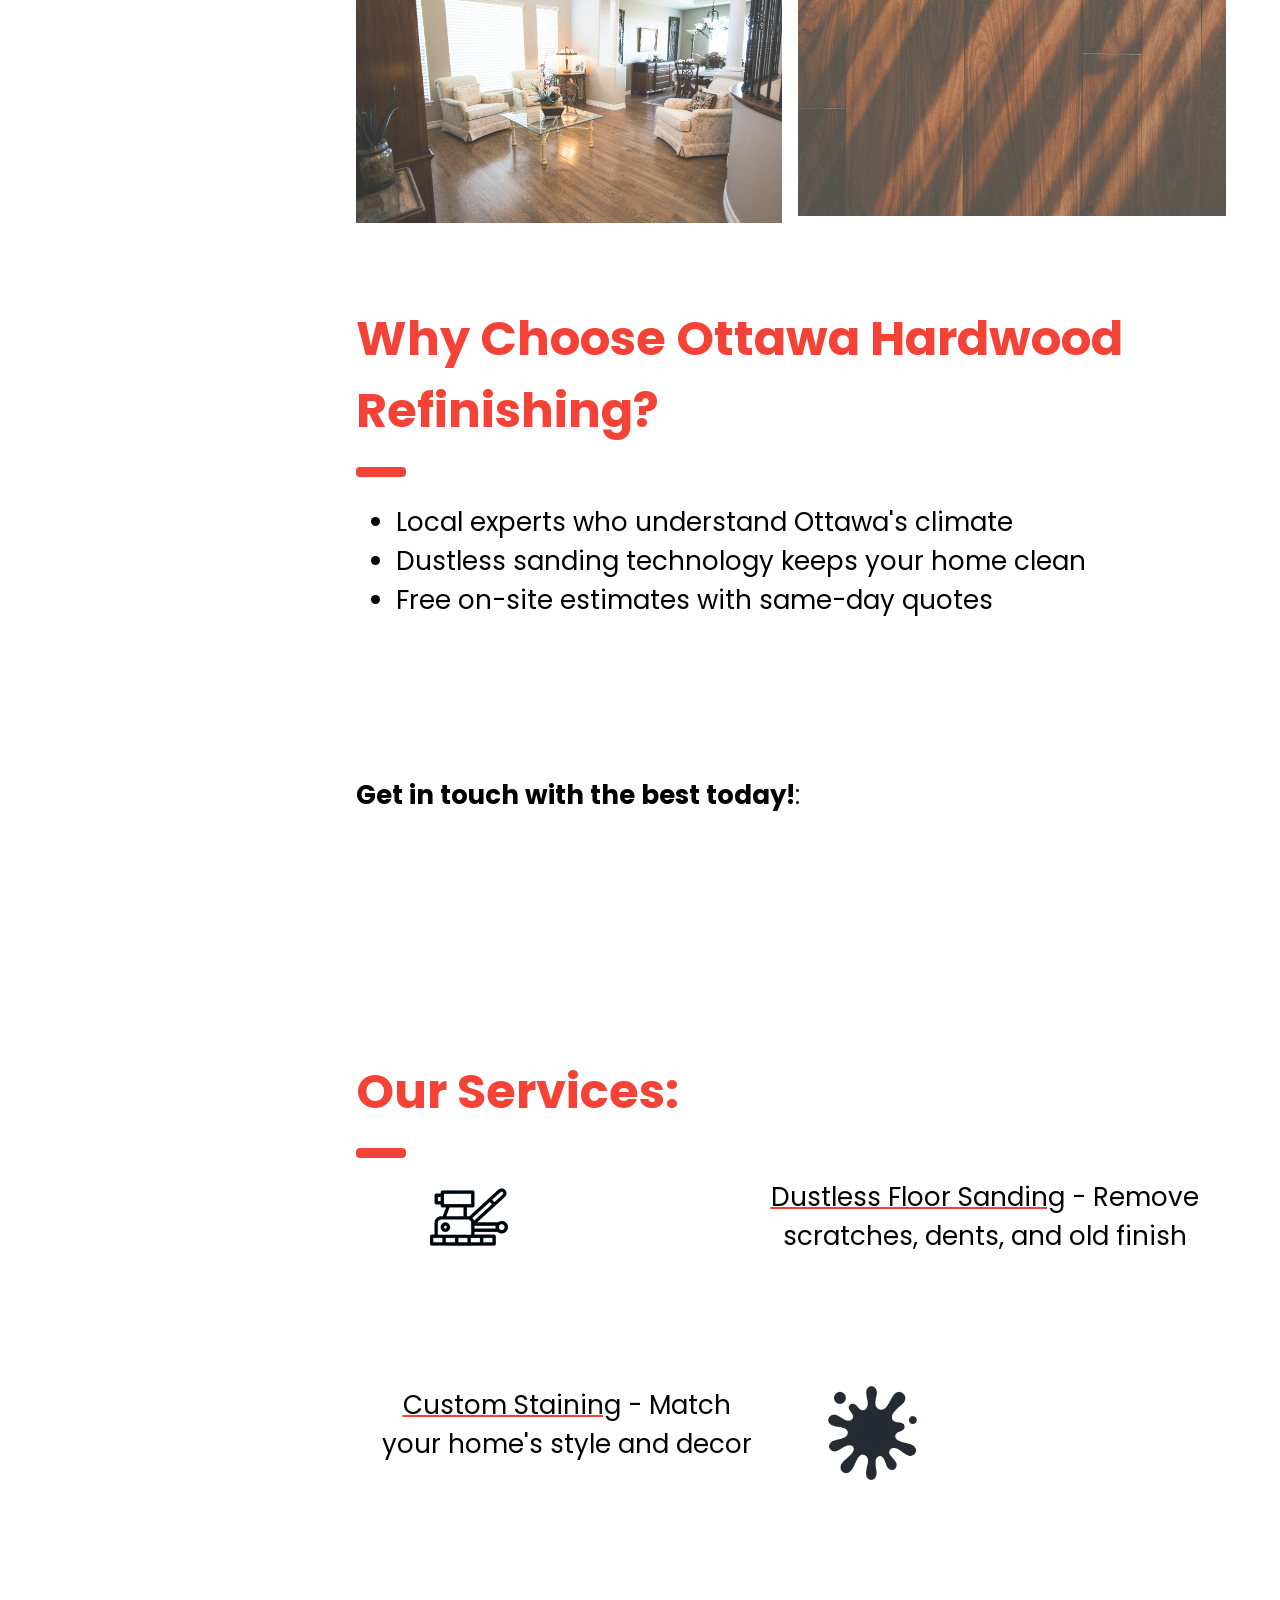
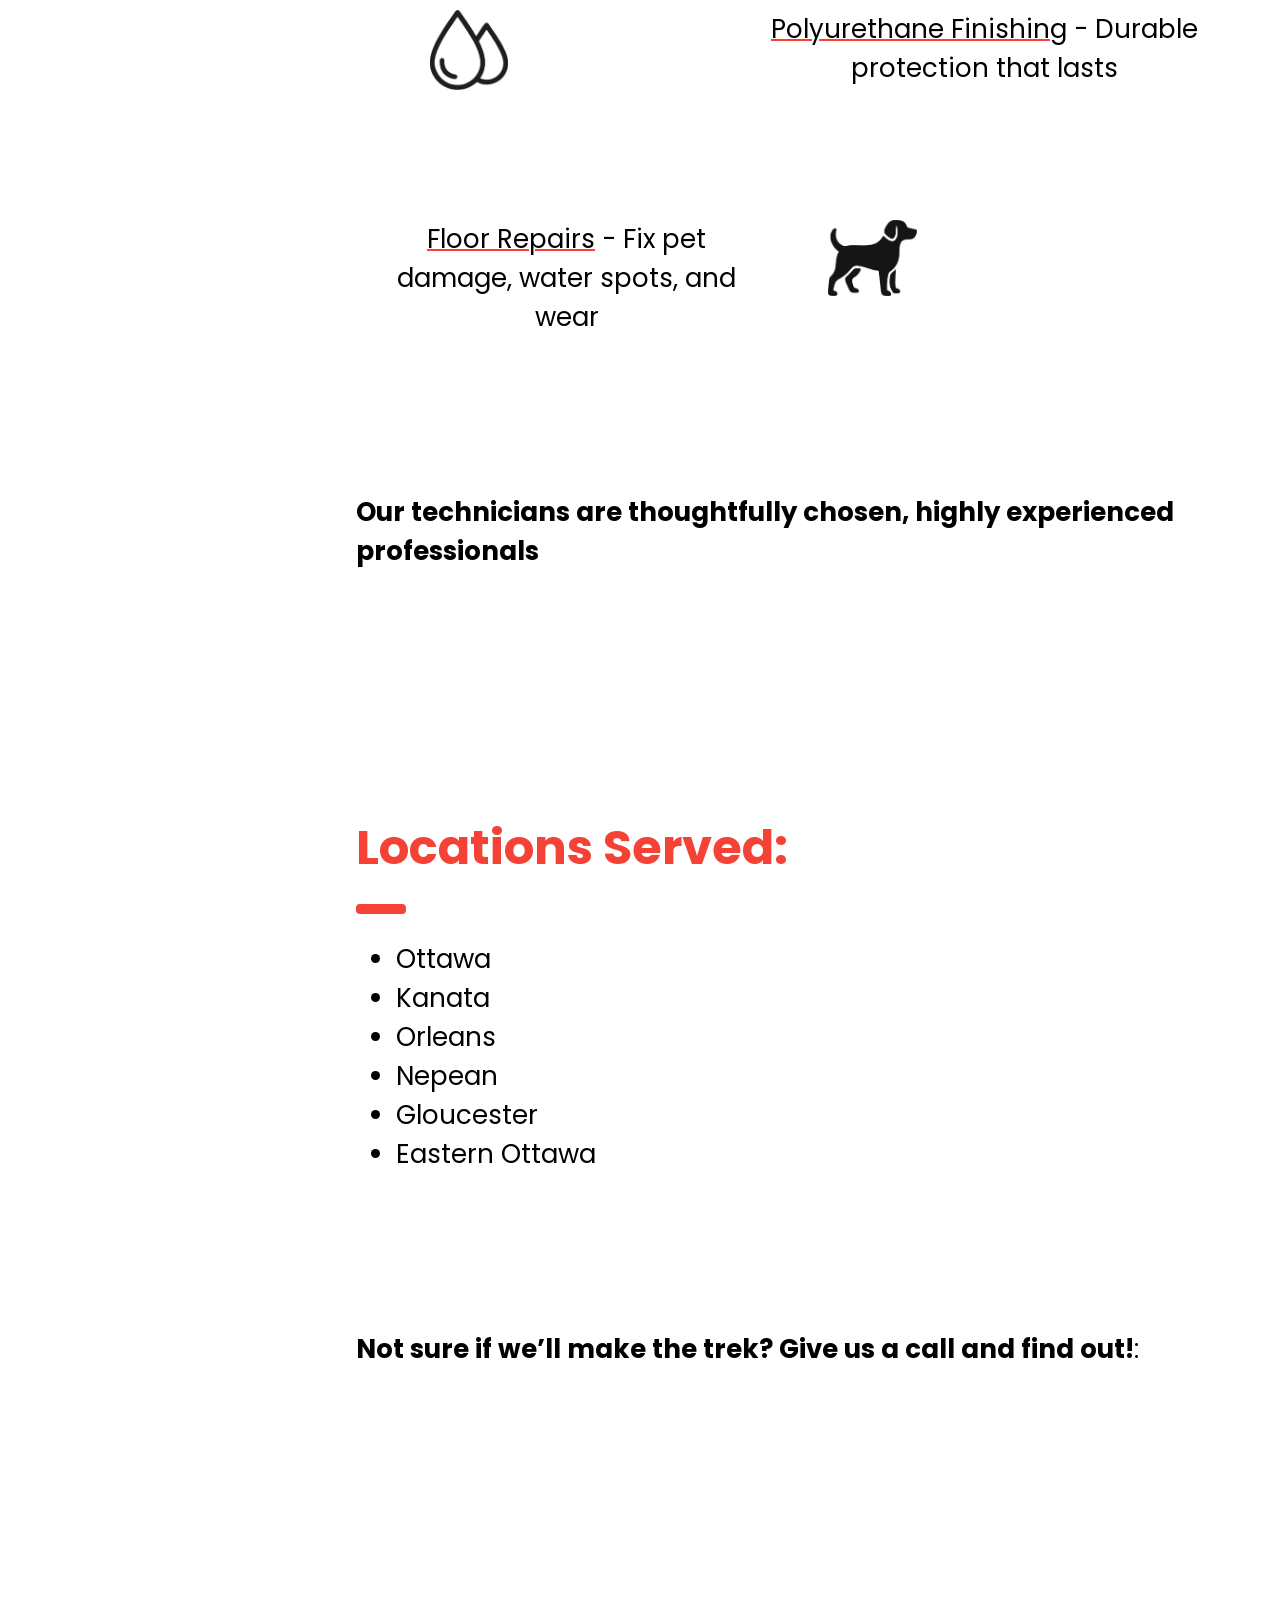
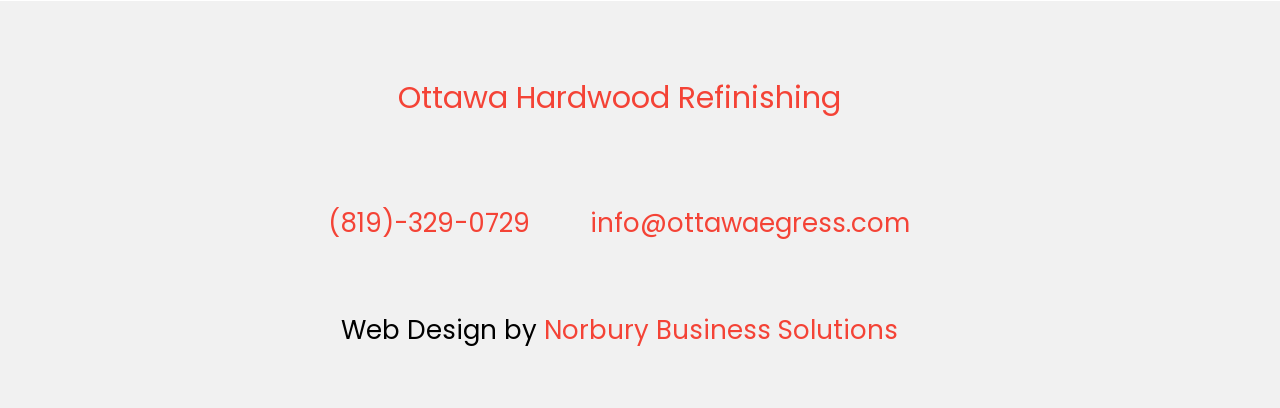
==== commit 16eb76c8: "added contact info" ====
--- a/index.html
+++ b/index.html
@@ -20,7 +20,9 @@
         id="mySidebar"><br>
         <a href="javascript:void(0)" onclick="w3_close()" class="w3-button w3-hide-large w3-display-topleft nav-link"
             style="width:100%;font-size:22px">Close Menu</a>
+
         <div class="w3-container brand-block">
+            <!-- <a class="w3-padding-32">(819) 329-0729</a> -->
             <h3 class="w3-padding-32"><b>Ottawa<br>Hardwood<br>Refinishing</b></h3>
             <a href="index.html">
                 <img src="images/logo-red-background.svg" alt="company logo" id="logo-svg">
@@ -30,11 +32,14 @@
             <a href="index.html" onclick="w3_close()" class="w3-bar-item w3-button w3-hover-white">Home</a>
             <a href="about.html" onclick="w3_close()" class="w3-bar-item w3-button w3-hover-white">About</a>
         </div>
+        <button class="w3-hide-large cta-sidebar"><a href="tel:819-329-0729">Call today!</a></button>
+        <button class="w3-hide-large cta-sidebar"><a href="mailto:info@ottawaegress.com">Send us an email!</a></button>
     </nav>
 
     <!-- Top menu on small screens -->
     <header class="w3-container w3-top w3-hide-large w3-red w3-xlarge w3-padding">
         <a href="javascript:void(0)" class="w3-button w3-red w3-margin-right" onclick="w3_open()">☰</a>
+
         <span id="top-bar-text">Ottawa Hardwood Refinishing</span>
         <a href="index.html">
             <img src="images/logo-red-background.svg" alt="company logo" id="top-bar-logo">
@@ -47,7 +52,10 @@
 
     <!-- !PAGE CONTENT! -->
     <div class="w3-main" style="margin-left:340px;margin-right:40px">
-
+        <div class="cta-button-div">
+            <button class="cta-big"><a href="tel:819-329-0729">Call today!</a></button>
+            <button class="cta-big"><a href="mailto:info@ottawaegress.com">Send us an email!</a></button>
+        </div>
         <!-- Header -->
         <div class="w3-container" style="margin-top:80px" id="showcase">
             <h1 class="w3-jumbo"><b>Connecting You to Local Hardwood Flooring Experts</b></h1>
@@ -67,21 +75,23 @@
         <!-- Photo grid (modal) -->
         <div class="w3-row-padding">
             <div class="w3-half">
-                <img src="images/13517135153_64913015b0_o.jpg" style="width:100%" onclick="onClick(this)"
-                    alt="Concrete meets bricks">
-                <img src="images/1926354140_34c18e756c_o.jpg" style="width:100%" onclick="onClick(this)"
-                    alt="Light, white and tight scandinavian design">
-                <img src="images/6147644062_be75d45bd4_o.jpg" style="width:100%" onclick="onClick(this)"
-                    alt="White walls with designer chairs">
+                <img src="images/hardwoodafter.jpeg" style="width:100%" onclick="onClick(this)"
+                    alt="Sun-Drenched Living Space with Gleaming Hardwood Floors">
+                <img src="images/hardwoodafter2.jpeg" style="width:100%" onclick="onClick(this)"
+                    alt="Bright & Airy Family Room with Fireplace and Hardwood Floors">
+                <!-- <img src="images/hardwoodafter4.jpg" style="width:100%" onclick="onClick(this)"
+                    alt="Scandinavian design"> -->
+                <img src="images/hardwoodafter6.jpg" style="width:100%" onclick="onClick(this)"
+                    alt="Elegant Open-Concept Living with Refinished Hardwood Floors">
             </div>
 
             <div class="w3-half">
-                <img src="images/17097901267_de4af1ddeb_o.jpg" style="width:100%" onclick="onClick(this)"
-                    alt="Windows for the atrium">
-                <img src="images/2443805735_eee54d4c16_o.jpg" style="width:100%" onclick="onClick(this)"
-                    alt="Bedroom and office in one space">
-                <img src="images/253526472_fdf12ff6c1_o.jpg" style="width:100%" onclick="onClick(this)"
-                    alt="Scandinavian design">
+                <img src="images/hardwoodafter3.jpeg" style="width:100%" onclick="onClick(this)"
+                    alt="Hardwood Floor Care Done Right">
+                <img src="images/hardwoodafter5.jpg" style=" width:100.5%" onclick="onClick(this)"
+                    alt="The Beauty is in the Details">
+
+
             </div>
         </div>
 
@@ -250,6 +260,13 @@
 
     <!-- W3.CSS Container -->
     <div class="w3-light-grey w3-container w3-padding-32" style="margin-top:75px;padding-right:58px">
+        <h3 class="w3-padding-32 footer footer-title footer-main-title">Ottawa Hardwood Refinishing</h3>
+        <div class="footer-title-div footer">
+            <h4 class="w3-padding-32  footer-title footer-sub-title"><a href="tel:819-329-0729">(819)-329-0729</a></h4>
+            <h4 class="w3-padding-32  footer-title footer-sub-title"><a
+                    href="mailto:info@ottawaegress.com">info@ottawaegress.com</a>
+            </h4>
+        </div>
         <p class="footer">Web Design by&nbsp;<a href="https://www.ottawabusinesssolutions.ca/"
                 class="footer-link">Norbury
                 Business Solutions</a></p>
--- a/css/styles.css
+++ b/css/styles.css
@@ -3,7 +3,8 @@
 h2,
 h3,
 h4,
-h5 {
+h5,
+button {
     font-family: "Poppins", sans-serif
 }
 
@@ -19,8 +20,56 @@
 .brand-block {
     display: grid;
     grid-template-columns: 60% 40%;
+    display: flex;
     /* gap: 12px; */
 }
+
+.cta-sidebar {
+    background-color: white;
+    width: 100%;
+    margin-top: 10%;
+    border-radius: 8px;
+    border: none;
+    color: #f44336;
+    padding: 10px 28px;
+    text-align: center;
+    text-decoration: none;
+    display: inline-block;
+    font-size: 16px;
+    cursor: pointer;
+}
+
+.cta-button-div {
+
+    position: fixed;
+    top: 5%;
+    right: 2%;
+    width: 10%;
+    height: 10%;
+
+    justify-content: space-between;
+    display: none;
+    z-index: 5;
+}
+
+.cta-big {
+    display: inline;
+    background-color: #f44336;
+    /* margin-top: 10%; */
+    border-radius: 8px;
+    border: none;
+    color: white;
+    opacity: 85%;
+    text-align: center;
+    text-decoration: none;
+    font-size: 16px;
+    cursor: pointer;
+    width: 45%;
+    height: 100%;
+    z-index: 5;
+}
+
+
 
 #logo-svg {
     padding-top: 50%;
@@ -67,7 +116,7 @@
 }
 
 .services-icon {
-    width: 15%;
+    width: 20%;
     margin-left: 15%;
 }
 
@@ -87,6 +136,19 @@
 
 }
 
+.footer-title {
+    color: #f44336;
+}
+
+.footer-main-title {
+    width: 100%;
+}
+
+.footer-sub-title {
+    display: inline;
+    padding: 2.5%;
+}
+
 a {
     cursor: pointer;
 }
@@ -169,4 +231,17 @@
         font-size: 35px !important;
     }
 
+    body {
+        font-size: 26px;
+    }
+
+
+
+}
+
+@media (min-width: 992px) {
+    .cta-button-div {
+        display: flex;
+    }
+
 }
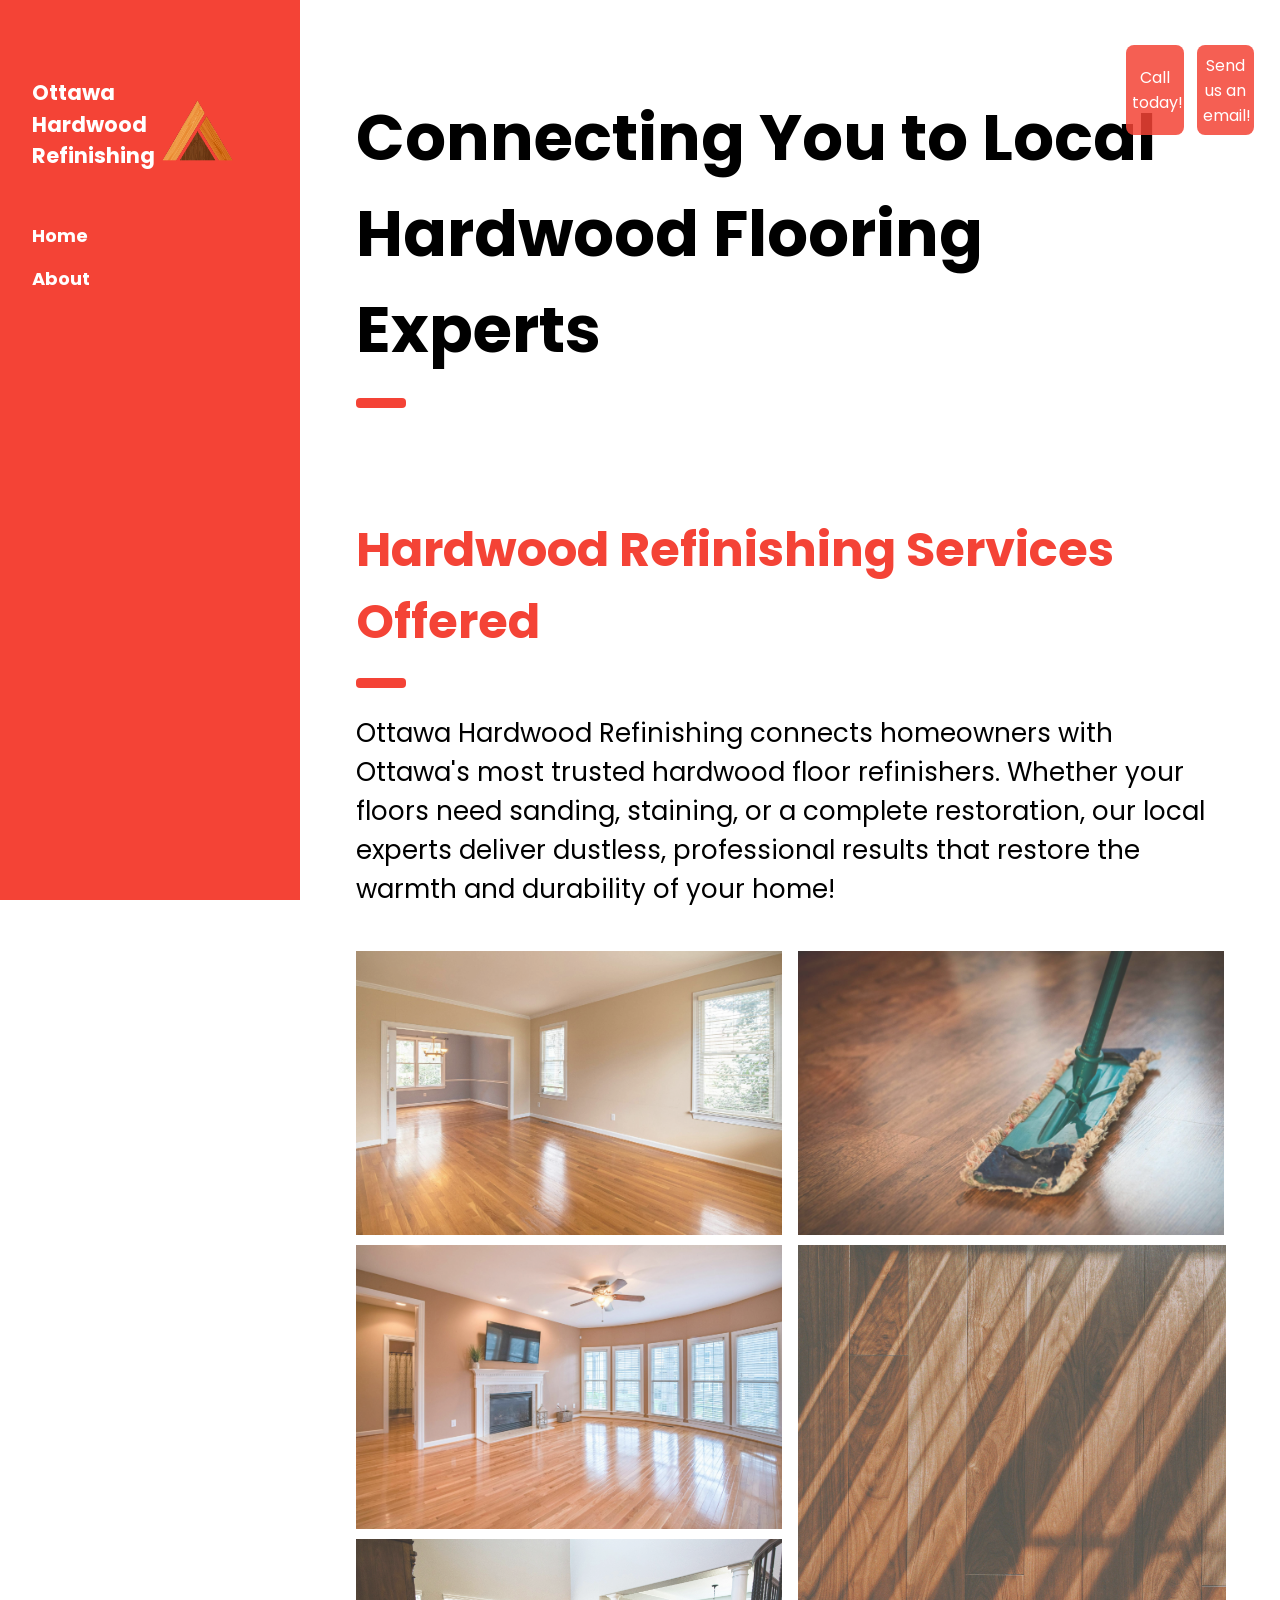
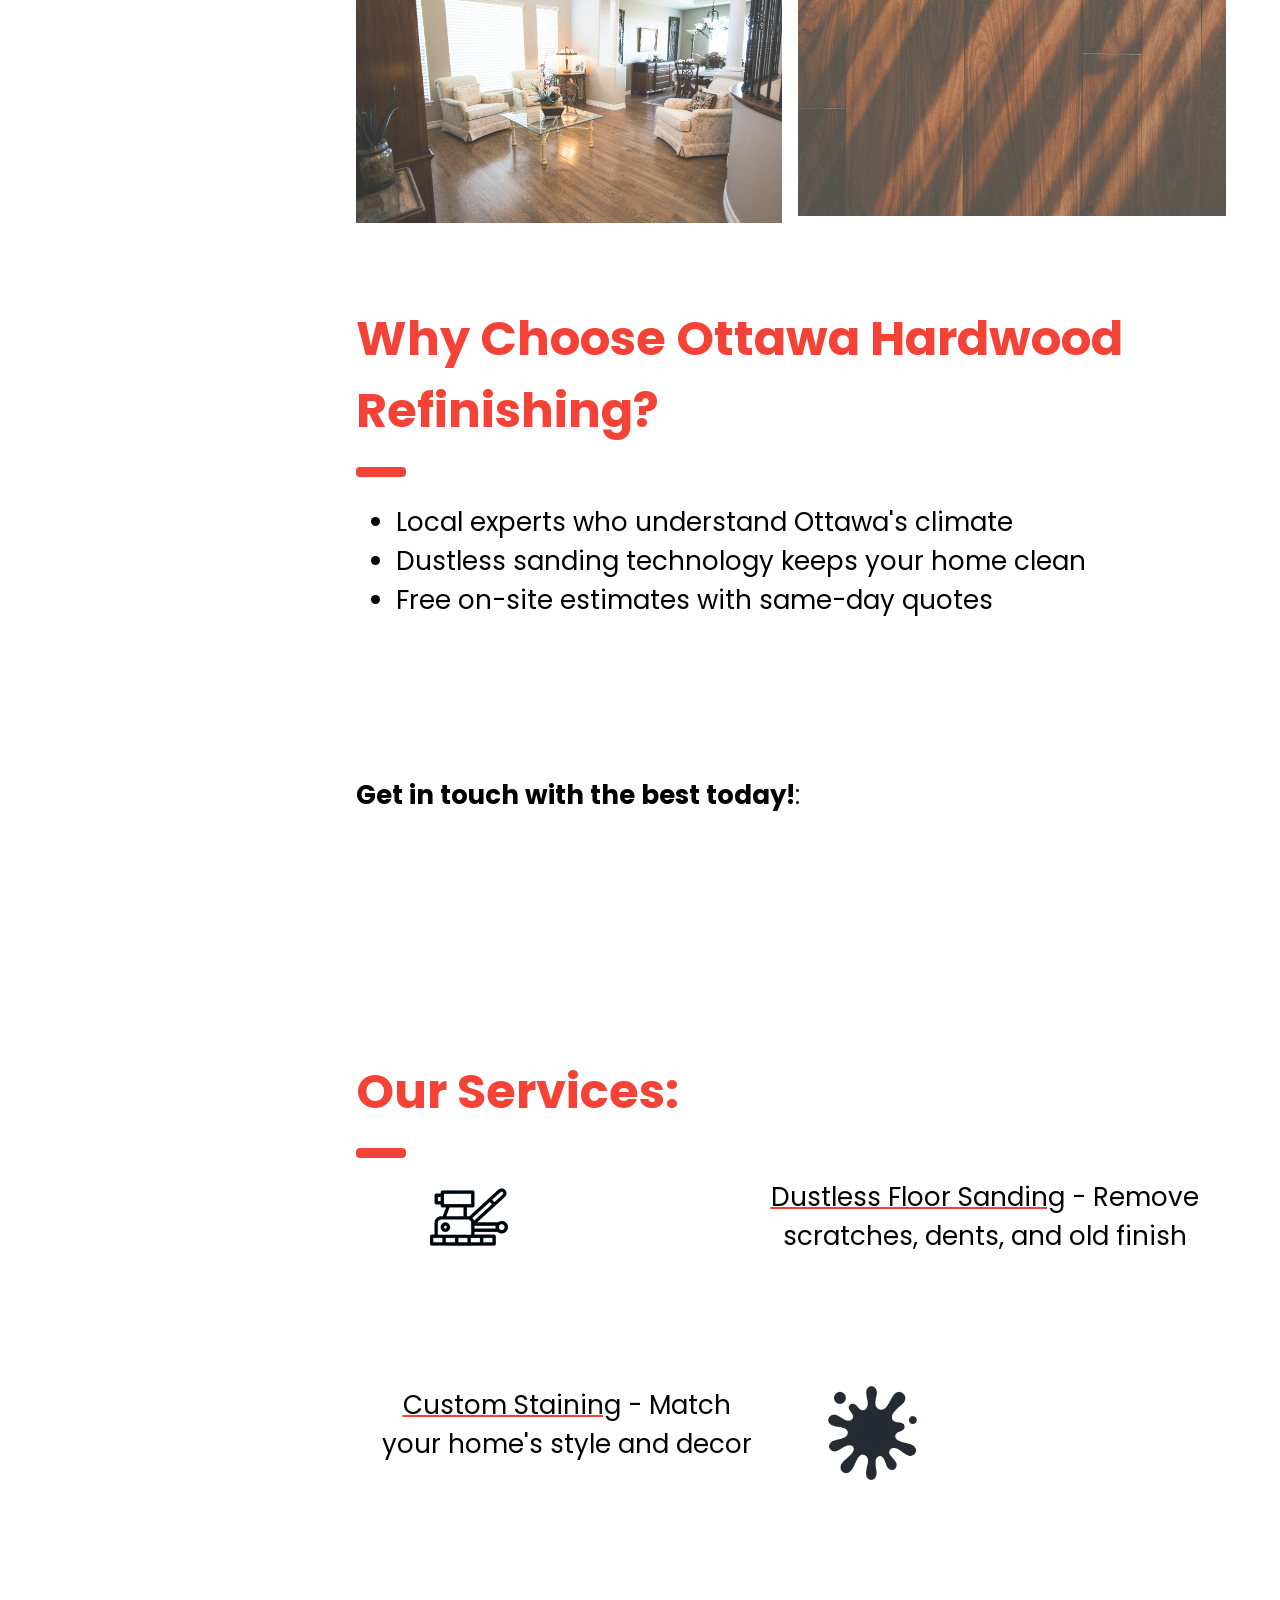
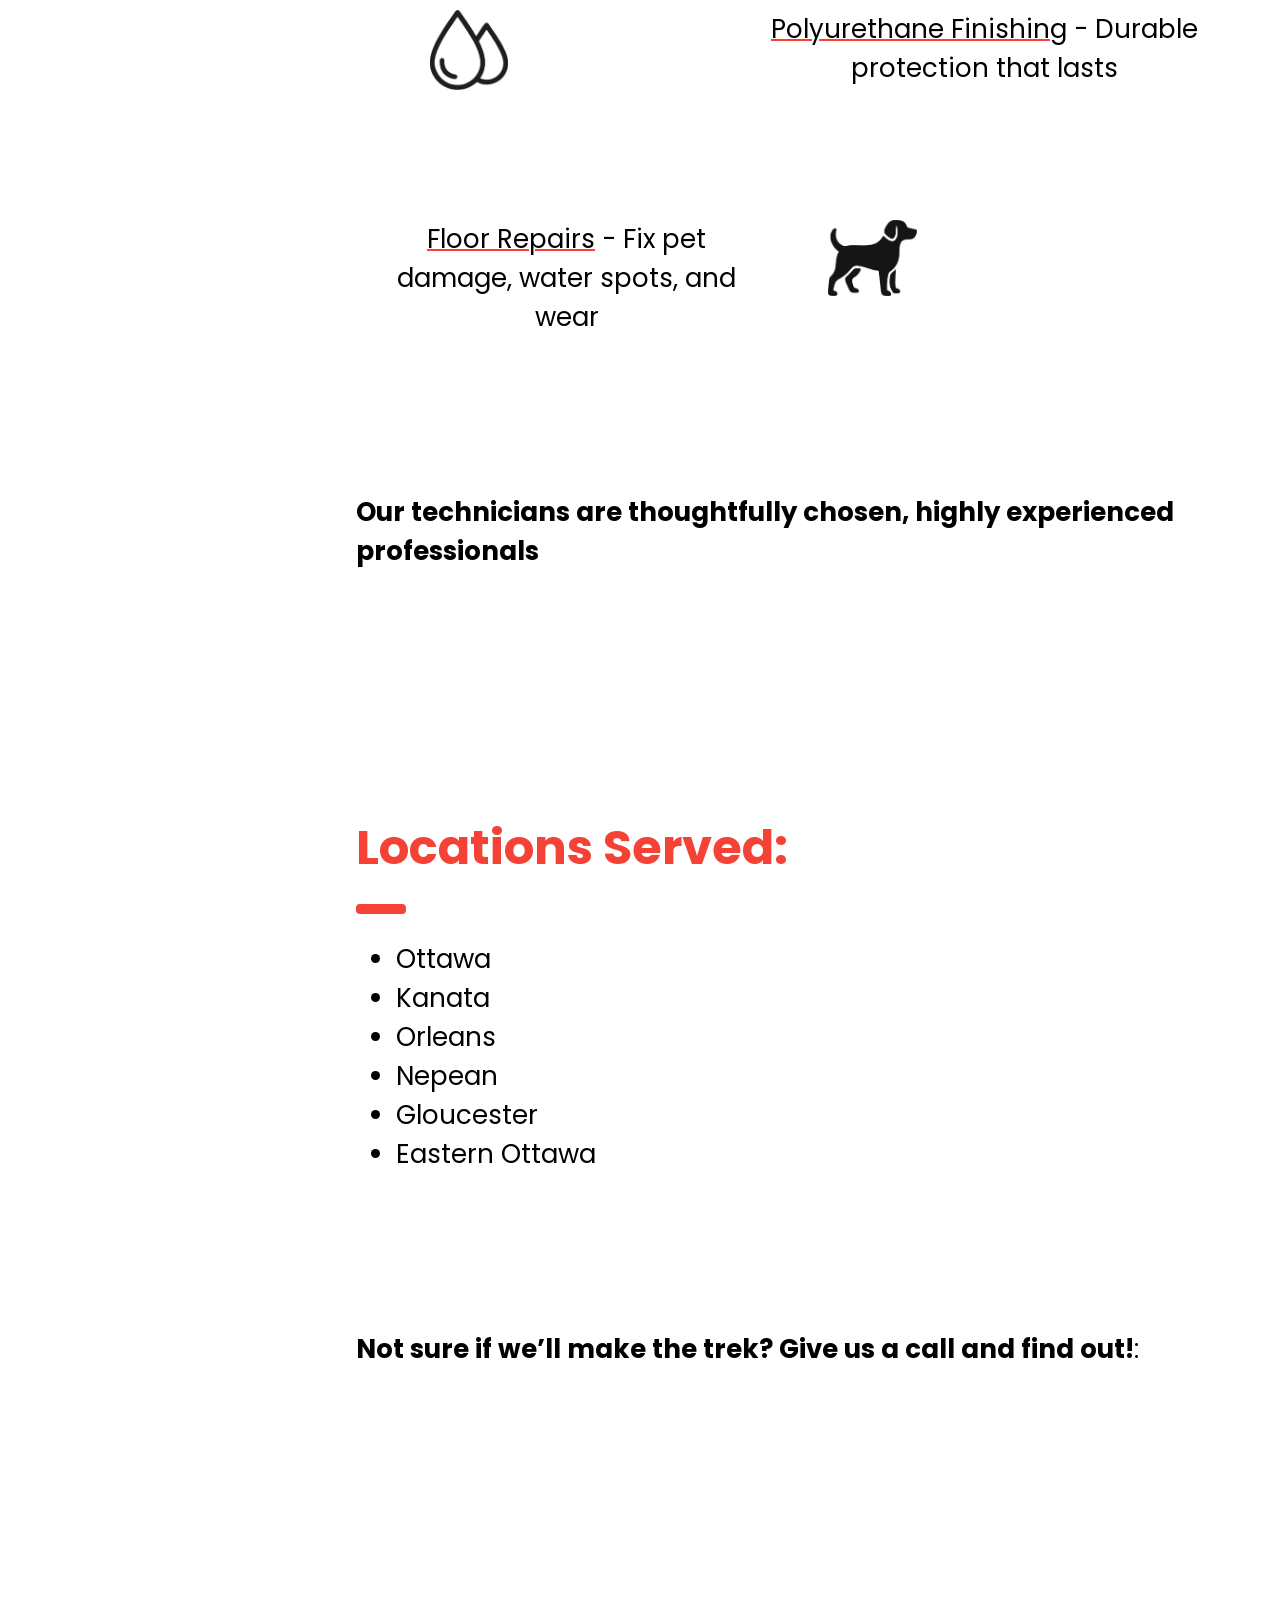
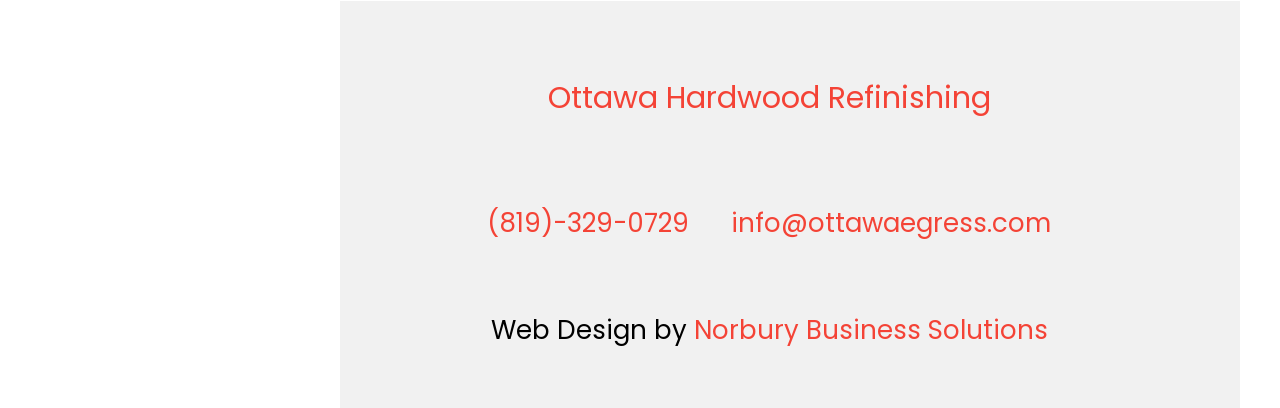
==== commit e139c2da: "about page" ====
--- a/index.html
+++ b/index.html
@@ -25,7 +25,7 @@
             <!-- <a class="w3-padding-32">(819) 329-0729</a> -->
             <h3 class="w3-padding-32"><b>Ottawa<br>Hardwood<br>Refinishing</b></h3>
             <a href="index.html">
-                <img src="images/logo-red-background.svg" alt="company logo" id="logo-svg">
+                <img src="images/logo/logo-red-background.svg" alt="company logo" id="logo-svg">
             </a>
         </div>
         <div class="w3-bar-block links-div">
@@ -42,7 +42,7 @@
 
         <span id="top-bar-text">Ottawa Hardwood Refinishing</span>
         <a href="index.html">
-            <img src="images/logo-red-background.svg" alt="company logo" id="top-bar-logo">
+            <img src="images/logo/logo-red-background.svg" alt="company logo" id="top-bar-logo">
         </a>
     </header>
 
@@ -122,22 +122,22 @@
             <hr style="width:50px;border:5px solid #f44336" class="w3-round">
 
             <div class="services-grid w3-container">
-                <img class="services-icon" src="images/sander.svg" alt="">
+                <img class="services-icon" src="images/icons/sander.svg" alt="">
                 <div class="card"><span class="services-underline">Dustless Floor Sanding</span> - Remove scratches,
                     dents, and
                     old finish</div>
                 <div class="card"><span class="services-underline">Custom Staining</span> - Match your home's style and
                     decor
                 </div>
-                <img class="services-icon" src="images/stain.png" alt="">
-                <img class="services-icon" src="images/water.png" alt="">
+                <img class="services-icon" src="images/icons/stain.png" alt="">
+                <img class="services-icon" src="images/icons/water.png" alt="">
                 <div class="card"><span class="services-underline">Polyurethane Finishing</span> - Durable protection
                     that lasts
                 </div>
                 <div class="card"><span class="services-underline">Floor Repairs</span> - Fix pet damage, water spots,
                     and wear
                 </div>
-                <img class="services-icon" src="images/dog.png" alt="">
+                <img class="services-icon" src="images/icons/dog.png" alt="">
 
             </div>
 
@@ -161,118 +161,22 @@
             <p id="emphasis-p"><b>Not sure if we’ll make the trek? Give us a call and find out!</b>:</p>
         </div>
 
-
-        <!-- <div class="wrapper">
-            <h1>Tips for keeping fish</h1>
-            <ul>
-                <li>The bigger the tank or aquarium the better. Most fish may be small in size, but they still need
-                    plenty of room to swim, especially if you have decided to get more than one.</li>
-                <li>Think about where you place your tank. Keep it out of direct sunlight, away from windows and
-                    heating. The last thing you want is for the water in the tank to heat up out of your control.</li>
-                <li>Invest in a decent filter. This will keep the water in the tank cleaner for longer, removing any
-                    debris, pollutants and waste.</li>
-                <li>Add an air pump. This will keep the water in the tank oxygenated and keep it moving which is great
-                    for your fish. Pumps come in different sizes depending on the amount of litres your tank can hold.
-                </li>
-            </ul>
-        </div> -->
-        <!-- 
-        <div class="features-grid w3-container">
-            <div class="card">Feature 1</div>
-            <div class="card">Feature 2</div>
-            <div class="card">Feature 3</div>
-        </div> -->
-
-
-        <!-- Packages / Pricing Tables
-        <div class="w3-container" id="packages" style="margin-top:75px">
-            <h1 class="w3-xxxlarge w3-text-red"><b>Packages.</b></h1>
-            <hr style="width:50px;border:5px solid #f44336" class="w3-round">
-            <p>Some text our prices. Lorem ipsum consectetur adipiscing elit, sed do eiusmod tempor incididunt ut labore
-                et dolore magna aliqua. Ut enim ad minim veniam, quis nostrud exercitation ullamco laboris nisi ut
-                aliquip ex ea commodo consequat. Duis aute irure</p>
+        <!-- Footer -->
+        <div class="w3-light-grey w3-container w3-padding-32 footer-div" style="margin-top:75px;padding-right:58px">
+            <h3 class="w3-padding-32 footer footer-title footer-main-title">Ottawa Hardwood Refinishing</h3>
+            <div class="footer-title-div footer">
+                <h4 class="w3-padding-32  footer-title footer-sub-title"><a href="tel:819-329-0729">(819)-329-0729</a>
+                </h4>
+                <h4 class="w3-padding-32  footer-title footer-sub-title"><a
+                        href="mailto:info@ottawaegress.com">info@ottawaegress.com</a>
+                </h4>
+            </div>
+            <p class="footer">Web Design by&nbsp;<a href="https://www.ottawabusinesssolutions.ca/"
+                    class="footer-link">Norbury
+                    Business Solutions</a></p>
         </div>
 
-        <div class="w3-row-padding">
-            <div class="w3-half w3-margin-bottom">
-                <ul class="w3-ul w3-light-grey w3-center">
-                    <li class="w3-dark-grey w3-xlarge w3-padding-32">Basic</li>
-                    <li class="w3-padding-16">Floorplanning</li>
-                    <li class="w3-padding-16">10 hours support</li>
-                    <li class="w3-padding-16">Photography</li>
-                    <li class="w3-padding-16">20% furniture discount</li>
-                    <li class="w3-padding-16">Good deals</li>
-                    <li class="w3-padding-16">
-                        <h2>$ 199</h2>
-                        <span class="w3-opacity">per room</span>
-                    </li>
-                    <li class="w3-light-grey w3-padding-24">
-                        <button class="w3-button w3-white w3-padding-large w3-hover-black">Sign Up</button>
-                    </li>
-                </ul>
-            </div>
-
-            <div class="w3-half">
-                <ul class="w3-ul w3-light-grey w3-center">
-                    <li class="w3-red w3-xlarge w3-padding-32">Pro</li>
-                    <li class="w3-padding-16">Floorplanning</li>
-                    <li class="w3-padding-16">50 hours support</li>
-                    <li class="w3-padding-16">Photography</li>
-                    <li class="w3-padding-16">50% furniture discount</li>
-                    <li class="w3-padding-16">GREAT deals</li>
-                    <li class="w3-padding-16">
-                        <h2>$ 249</h2>
-                        <span class="w3-opacity">per room</span>
-                    </li>
-                    <li class="w3-light-grey w3-padding-24">
-                        <button class="w3-button w3-red w3-padding-large w3-hover-black">Sign Up</button>
-                    </li>
-                </ul>
-            </div>
-        </div>
-
-        Contact -->
-        <!-- <div class="w3-container" id="contact" style="margin-top:75px">
-            <h1 class="w3-xxxlarge w3-text-#f44336"><b>Contact.</b></h1>
-            <hr style="width:50px;border:5px solid #f44336" class="w3-round">
-            <p>Do you want us to style your home? Fill out the form and fill me in with the details :) We love meeting
-                new people!</p>
-            <form action="/action_page.php" target="_blank">
-                <div class="w3-section">
-                    <label>Name</label>
-                    <input class="w3-input w3-border" type="text" name="Name" required>
-                </div>
-                <div class="w3-section">
-                    <label>Email</label>
-                    <input class="w3-input w3-border" type="text" name="Email" required>
-                </div>
-                <div class="w3-section">
-                    <label>Message</label>
-                    <input class="w3-input w3-border" type="text" name="Message" required>
-                </div>
-                <button type="submit" class="w3-button w3-block w3-padding-large w3-red w3-margin-bottom">Send
-                    Message</button>
-            </form>
-        </div> -->
-
-        <!-- End page content -->
-    </div>
-
-    <!-- W3.CSS Container -->
-    <div class="w3-light-grey w3-container w3-padding-32" style="margin-top:75px;padding-right:58px">
-        <h3 class="w3-padding-32 footer footer-title footer-main-title">Ottawa Hardwood Refinishing</h3>
-        <div class="footer-title-div footer">
-            <h4 class="w3-padding-32  footer-title footer-sub-title"><a href="tel:819-329-0729">(819)-329-0729</a></h4>
-            <h4 class="w3-padding-32  footer-title footer-sub-title"><a
-                    href="mailto:info@ottawaegress.com">info@ottawaegress.com</a>
-            </h4>
-        </div>
-        <p class="footer">Web Design by&nbsp;<a href="https://www.ottawabusinesssolutions.ca/"
-                class="footer-link">Norbury
-                Business Solutions</a></p>
-    </div>
-
-    <script src="js/main.js"></script>
+        <script src="js/main.js"></script>
 </body>
 
 </html>
--- a/css/styles.css
+++ b/css/styles.css
@@ -153,6 +153,21 @@
     cursor: pointer;
 }
 
+.other-logo-top-div {
+    display: block;
+}
+
+.other-logo {
+    display: block;
+    height: 15%;
+    max-height: 300px;
+    padding: 5%;
+}
+
+.other-logo-title {
+    color: #f44336;
+}
+
 /* unvisited link */
 .footer :link {
     color: #f44336;
@@ -220,6 +235,7 @@
         width: 7%;
     }
 
+
 }
 
 @media (min-width: 768px) {
@@ -244,4 +260,15 @@
         display: flex;
     }
 
+}
+
+@media (min-width: 2000px) {
+    .other-logo-top-div {
+        display: flex;
+    }
+
+    .other-logo {
+        height: 50%;
+    }
+
 }
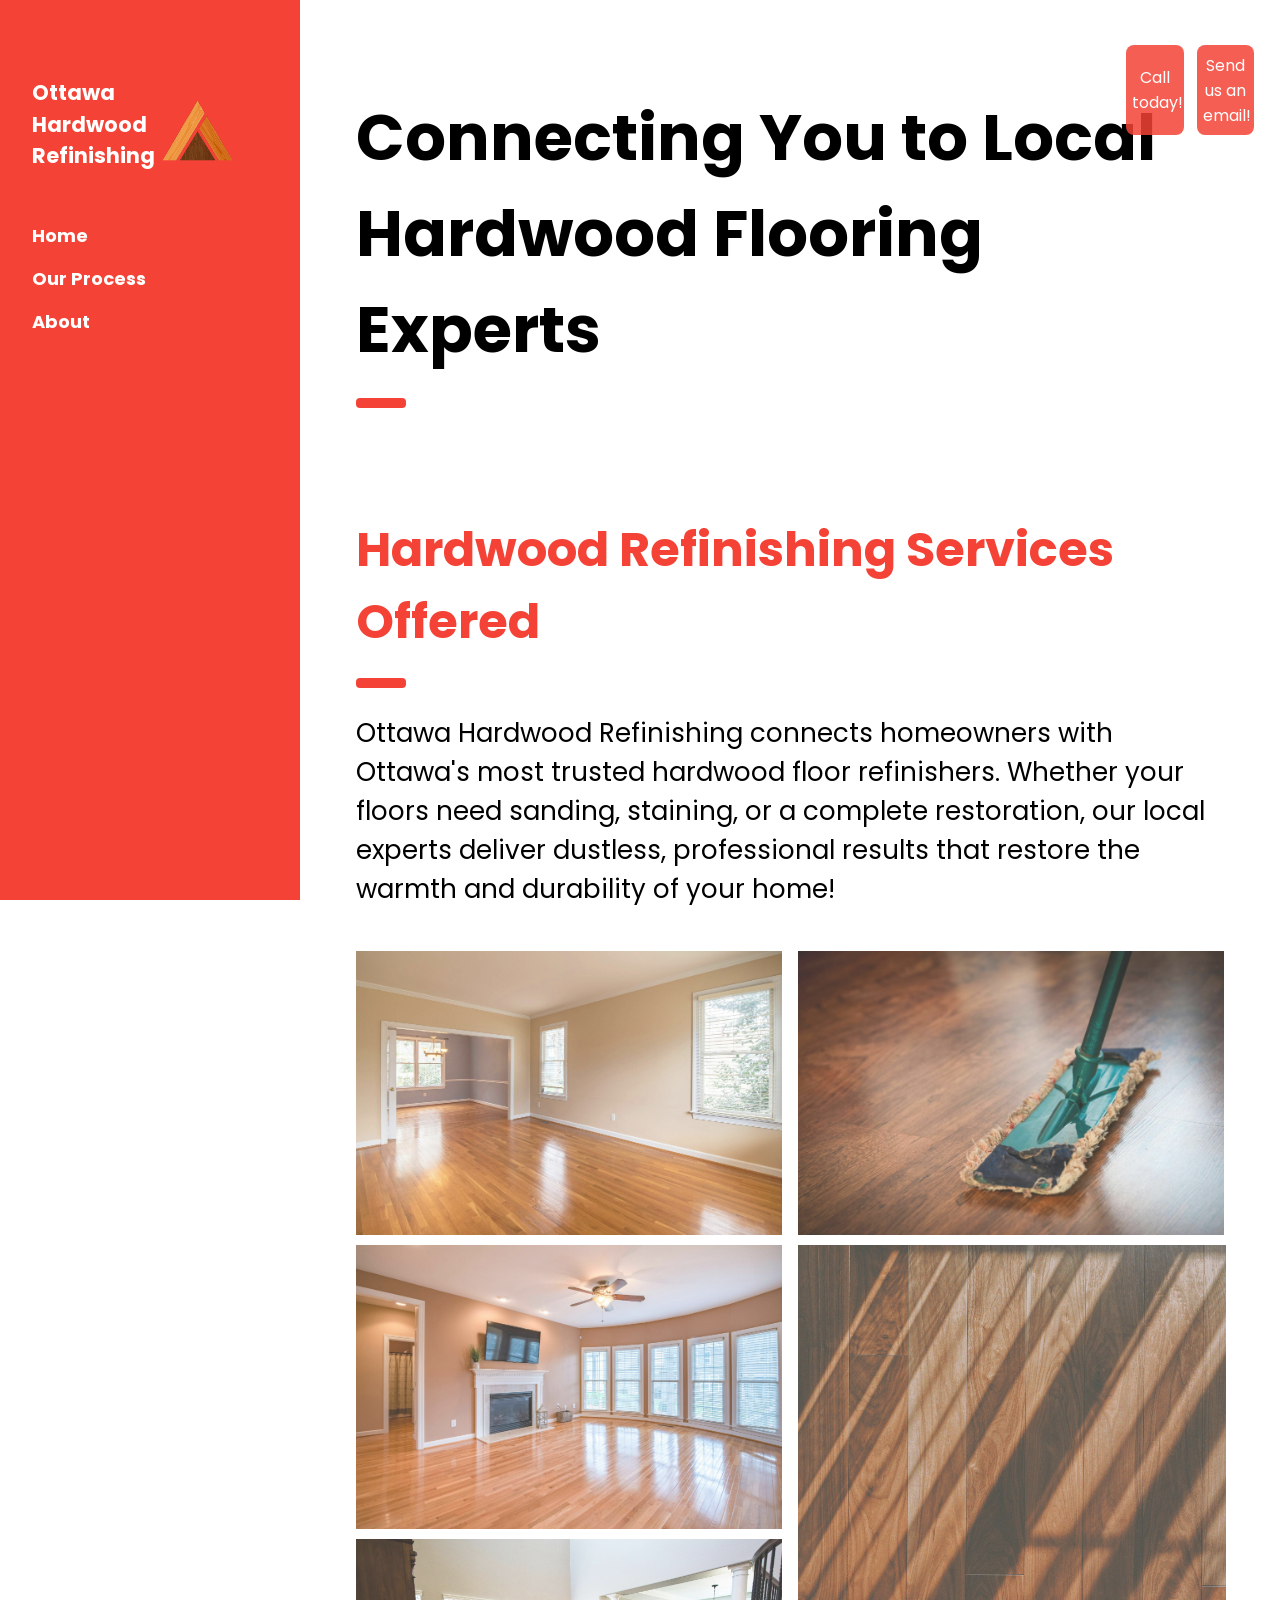
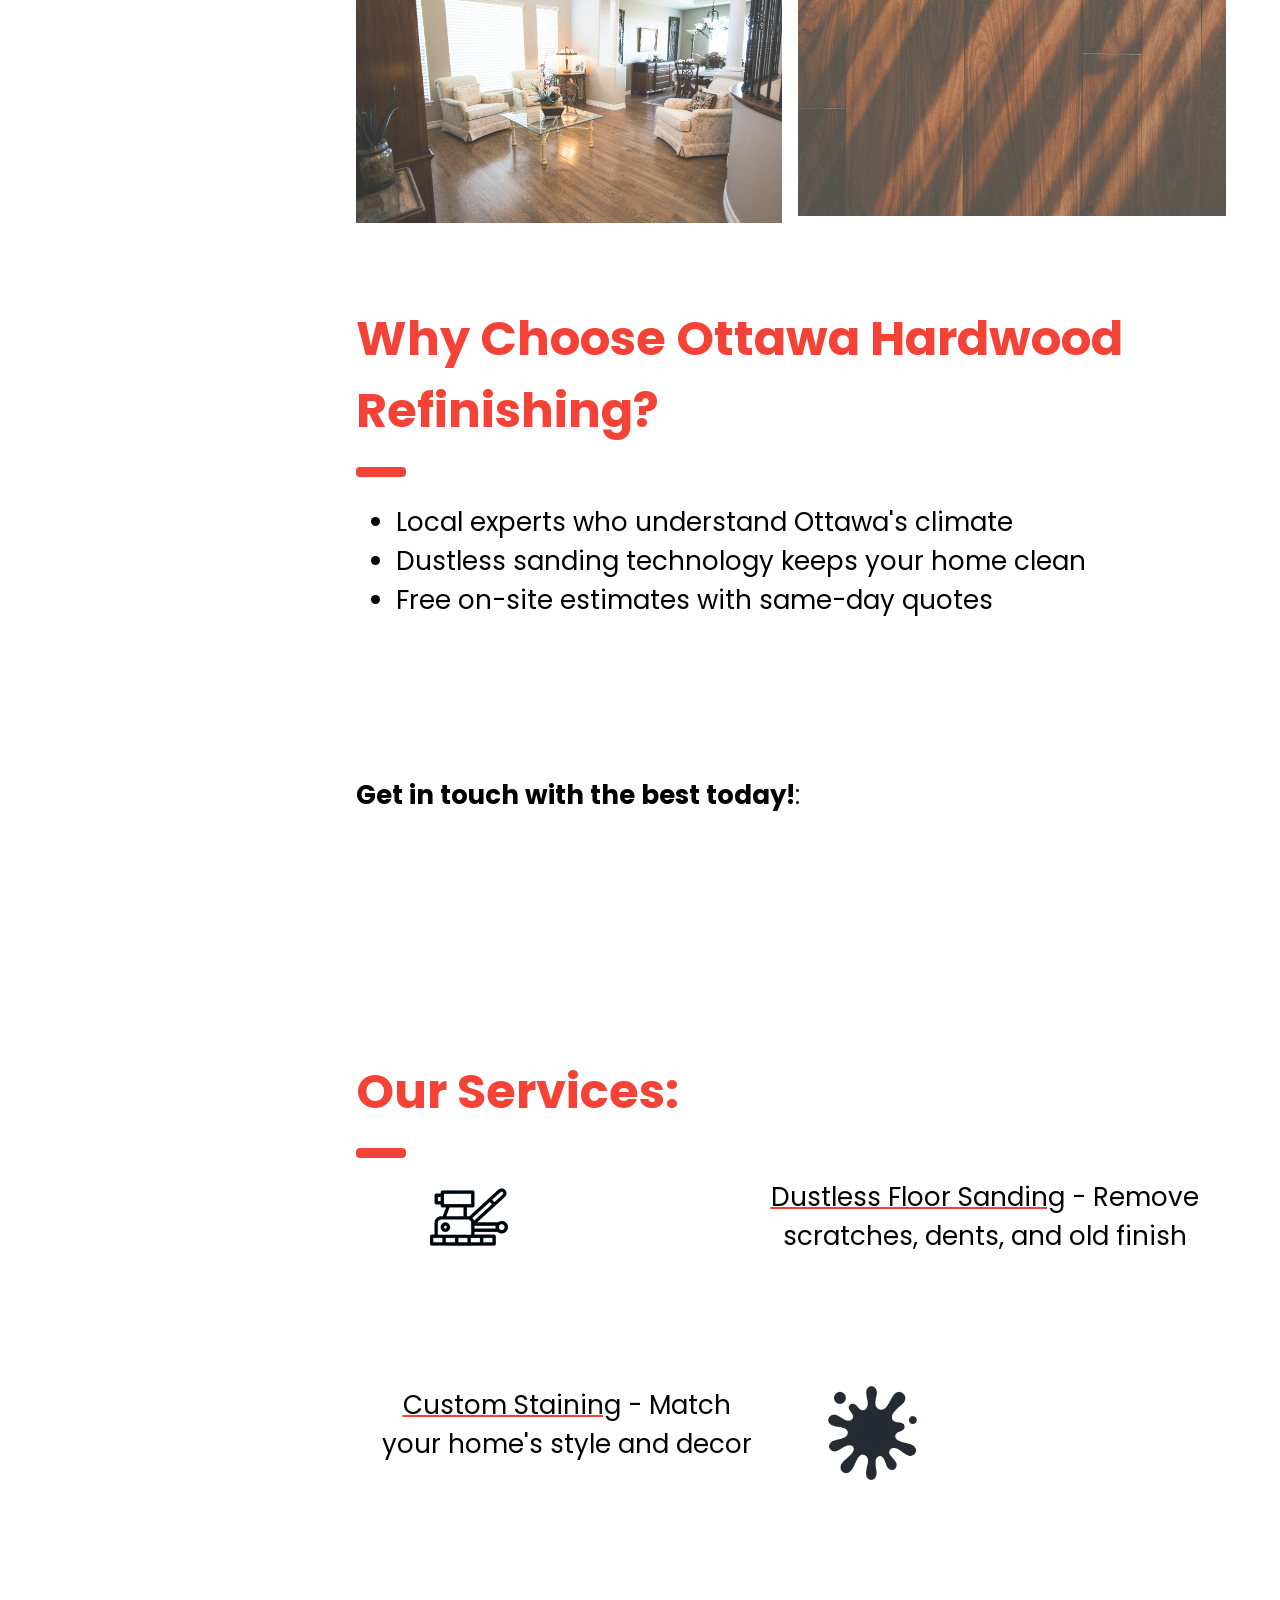
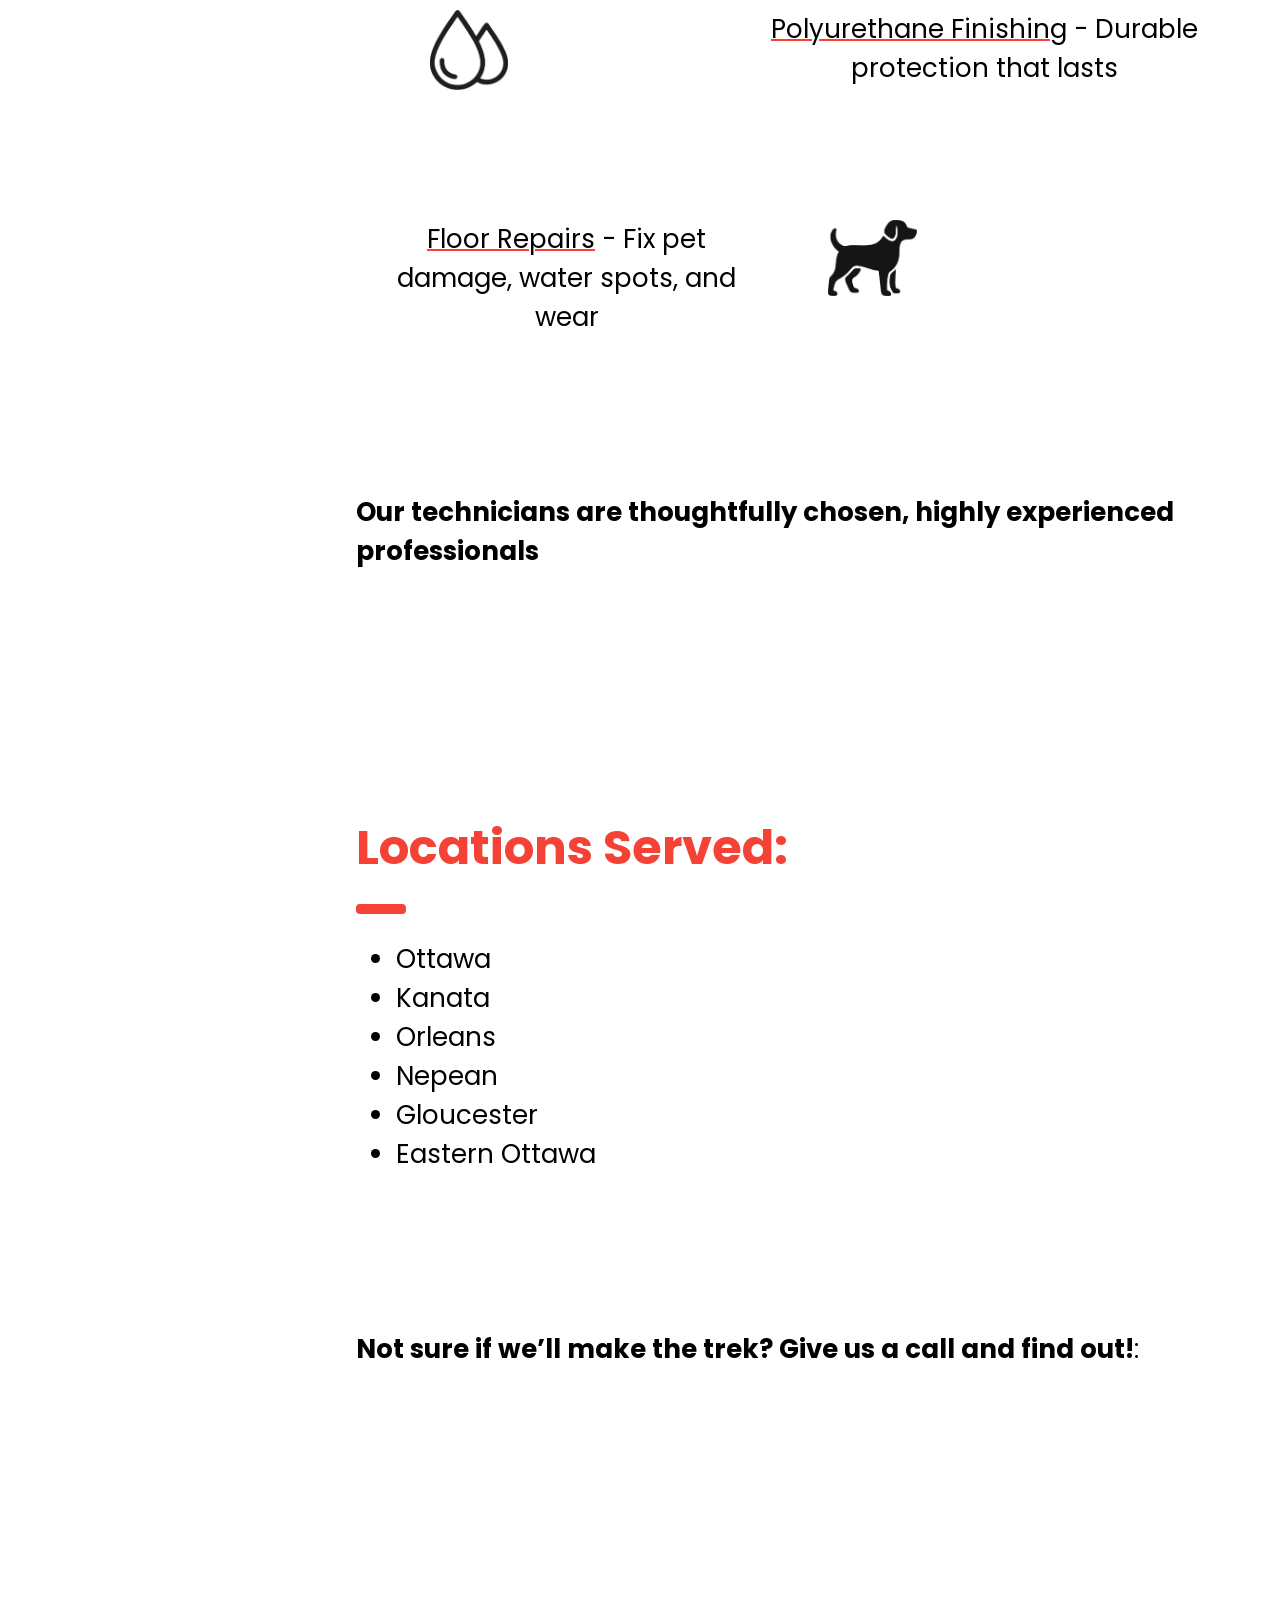
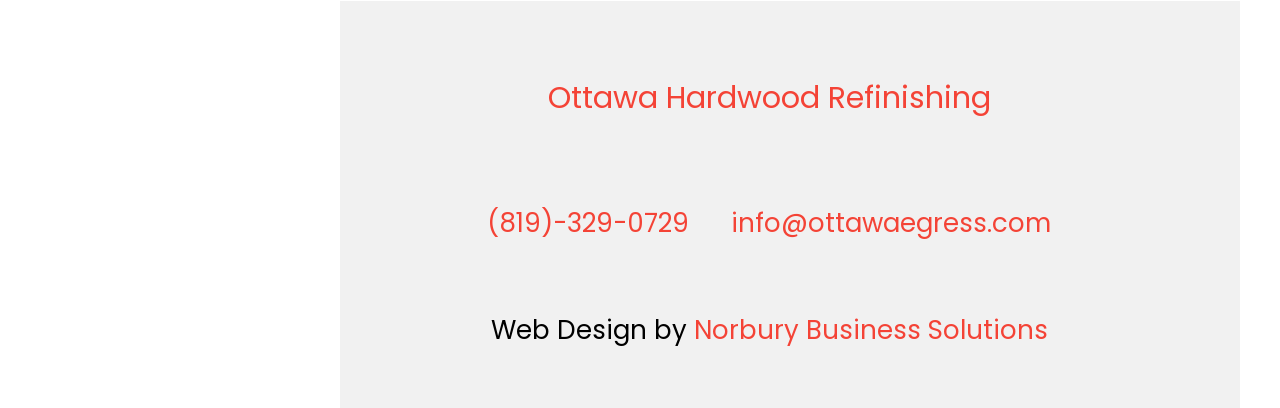
==== commit 27ce4d85: "our process page" ====
--- a/index.html
+++ b/index.html
@@ -30,6 +30,7 @@
         </div>
         <div class="w3-bar-block links-div">
             <a href="index.html" onclick="w3_close()" class="w3-bar-item w3-button w3-hover-white">Home</a>
+            <a href="our-process.html" onclick="w3_close()" class="w3-bar-item w3-button w3-hover-white">Our Process</a>
             <a href="about.html" onclick="w3_close()" class="w3-bar-item w3-button w3-hover-white">About</a>
         </div>
         <button class="w3-hide-large cta-sidebar"><a href="tel:819-329-0729">Call today!</a></button>
--- a/css/styles.css
+++ b/css/styles.css
@@ -173,6 +173,10 @@
     color: #f44336;
 }
 
+.process-image {
+    width: 50%;
+}
+
 /* visited link */
 .footer a:visited {
     color: #f44336;
